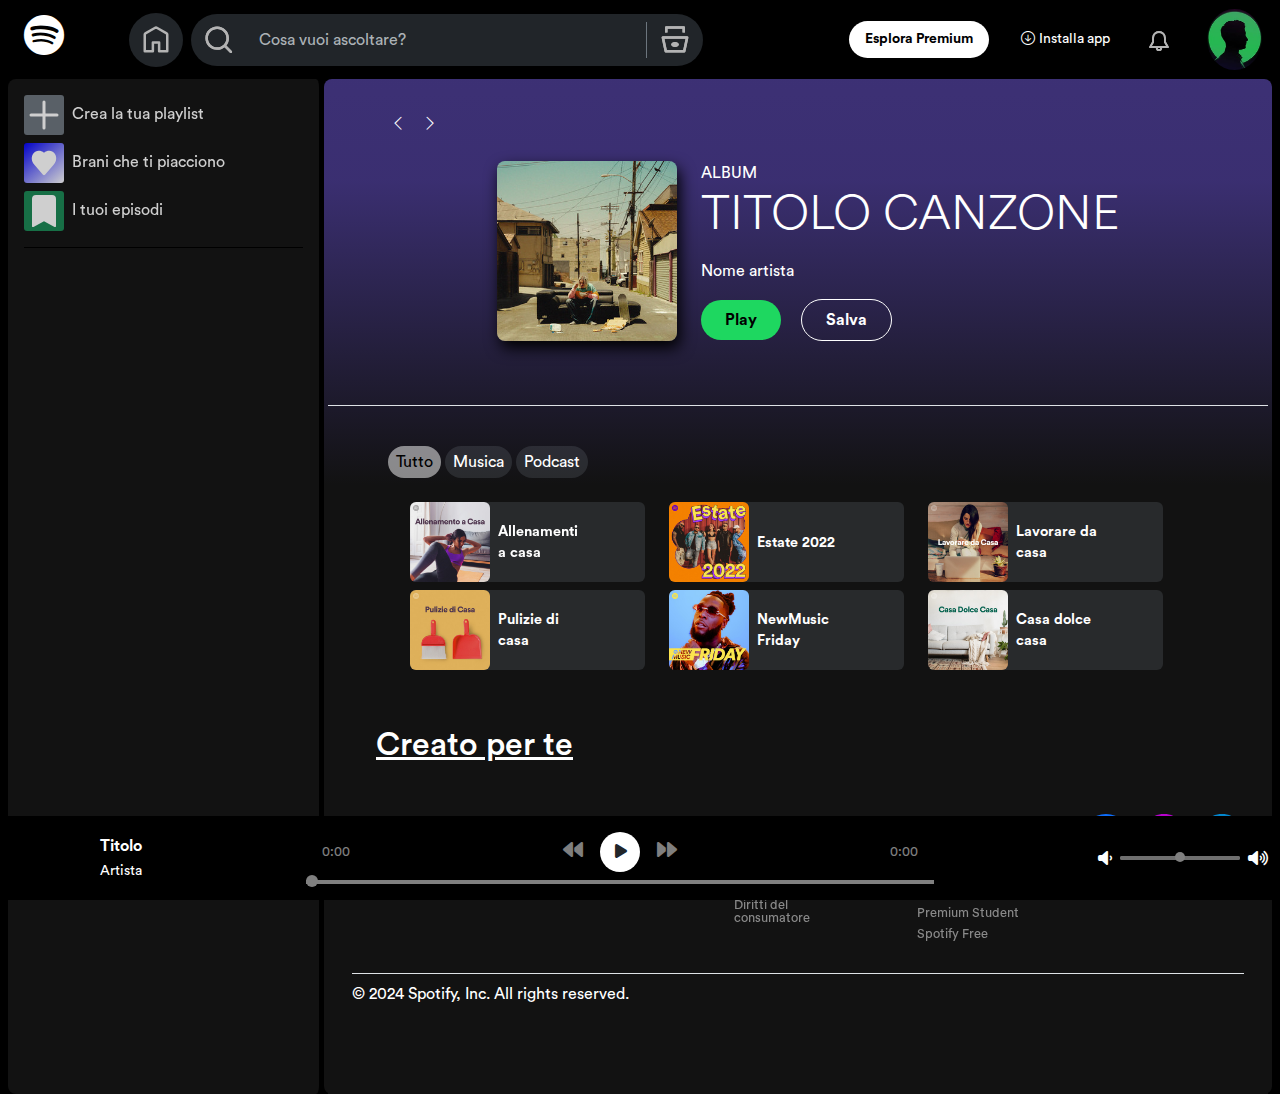
==== index.html @ 3682a723 "Merge branch 'Francesca' into Camilla" ====
<!DOCTYPE html>
<html lang="It">
  <head>
    <meta charset="UTF-8" />
    <meta name="viewport" content="width=device-width, initial-scale=1.0" />
    <title>Spotify</title>
    <link
      rel="stylesheet"
      href="https://cdnjs.cloudflare.com/ajax/libs/font-awesome/6.6.0/css/all.min.css"
    />
    <link rel="stylesheet" href="assets/css/circular-font.css" />
    <link
      href="https://cdn.jsdelivr.net/npm/bootstrap@5.3.3/dist/css/bootstrap.min.css"
      rel="stylesheet"
      integrity="sha384-QWTKZyjpPEjISv5WaRU9OFeRpok6YctnYmDr5pNlyT2bRjXh0JMhjY6hW+ALEwIH"
      crossorigin="anonymous"
    />
    <link
      rel="stylesheet"
      href="https://cdn.jsdelivr.net/npm/bootstrap-icons@1.11.3/font/bootstrap-icons.min.css"
    />
    <link rel="stylesheet" href="assets/css/style.css" />
  </head>
  <body>
    <header class="position-sticky top-0 z-2">
      <nav class="navbar navbar-expand bg-black" data-bs-theme="dark">
        <div class="container-fluid justify-content-xxl-between">
          <div class="row w-100 m-0 justify-content-between">
            <div class="col-1 col-xxl-3">
              <a class="navbar-brand" href="index.html"
                ><i class="bi bi-spotify text-white fs-1"></i
              ></a>
            </div>
            <div class="d-flex col-7 col-xxl-5">
              <ul class="navbar-nav w-100">
                <li
                  class="nav-item align-self-center bg-dark p-1 rounded-circle me-2"
                >
                  <a
                    class="nav-link text-secondary"
                    aria-current="page"
                    href="index.html"
                    data-bs-toggle="tooltip"
                    data-bs-placement="bottom"
                    data-bs-title="Home"
                  >
                    <svg
                      xmlns="http://www.w3.org/2000/svg"
                      data-encore-id="icon"
                      role="img"
                      aria-hidden="true"
                      viewBox="0 0 24 24"
                      class="Svg-sc-ytk21e-0 bneLcE"
                      style="fill: #b3b3b3; width: 30px"
                    >
                      <path
                        xmlns="http://www.w3.org/2000/svg"
                        d="M12.5 3.247a1 1 0 0 0-1 0L4 7.577V20h4.5v-6a1 1 0 0 1 1-1h5a1 1 0 0 1 1 1v6H20V7.577l-7.5-4.33zm-2-1.732a3 3 0 0 1 3 0l7.5 4.33a2 2 0 0 1 1 1.732V21a1 1 0 0 1-1 1h-6.5a1 1 0 0 1-1-1v-6h-3v6a1 1 0 0 1-1 1H3a1 1 0 0 1-1-1V7.577a2 2 0 0 1 1-1.732l7.5-4.33z"
                      />
                    </svg>
                  </a>
                </li>
                <li class="nav-item align-self-center">
                  <form class="d-flex bg-dark rounded-5 search" role="search" id="navForm">
                    <button
                      class="btn"
                      type="button"
                      data-bs-toggle="tooltip"
                      data-bs-placement="bottom"
                      data-bs-title="Cerca"
                      id="btnCerca"
                    >
                      <svg
                        xmlns="http://www.w3.org/2000/svg"
                        data-encore-id="icon"
                        role="img"
                        aria-hidden="true"
                        viewBox="0 0 24 24"
                        class="Svg-sc-ytk21e-0"
                        style="fill: #b3b3b3; width: 30px"
                      >
                        <path
                          d="M10.533 1.27893C5.35215 1.27893 1.12598 5.41887 1.12598 10.5579C1.12598 15.697 5.35215 19.8369 10.533 19.8369C12.767 19.8369 14.8235 19.0671 16.4402 17.7794L20.7929 22.132C21.1834 22.5226 21.8166 22.5226 22.2071 22.132C22.5976 21.7415 22.5976 21.1083 22.2071 20.7178L17.8634 16.3741C19.1616 14.7849 19.94 12.7634 19.94 10.5579C19.94 5.41887 15.7138 1.27893 10.533 1.27893ZM3.12598 10.5579C3.12598 6.55226 6.42768 3.27893 10.533 3.27893C14.6383 3.27893 17.94 6.55226 17.94 10.5579C17.94 14.5636 14.6383 17.8369 10.533 17.8369C6.42768 17.8369 3.12598 14.5636 3.12598 10.5579Z"
                        />
                        <path
                          xmlns="http://www.w3.org/2000/svg"
                          d="M10.533 1.27893C5.35215 1.27893 1.12598 5.41887 1.12598 10.5579C1.12598 15.697 5.35215 19.8369 10.533 19.8369C12.767 19.8369 14.8235 19.0671 16.4402 17.7794L20.7929 22.132C21.1834 22.5226 21.8166 22.5226 22.2071 22.132C22.5976 21.7415 22.5976 21.1083 22.2071 20.7178L17.8634 16.3741C19.1616 14.7849 19.94 12.7634 19.94 10.5579C19.94 5.41887 15.7138 1.27893 10.533 1.27893ZM3.12598 10.5579C3.12598 6.55226 6.42768 3.27893 10.533 3.27893C14.6383 3.27893 17.94 6.55226 17.94 10.5579C17.94 14.5636 14.6383 17.8369 10.533 17.8369C6.42768 17.8369 3.12598 14.5636 3.12598 10.5579Z"
                        />
                      </svg>
                    </button>
                    <input
                      class="form-control border-0 focus-ring focus-ring-dark border-end border-1 border-secondary rounded-0 my-2 text-white" id="navInput"
                      type="search"
                      placeholder="Cosa vuoi ascoltare?"
                      aria-label="Search"
                    />
                    <button
                      class="btn search d-flex align-items-center justify-content-end"
                      type="submit"
                      data-bs-toggle="tooltip"
                      data-bs-placement="bottom"
                      data-bs-title="Naviga"
                    >
                      <svg
                        xmlns="http://www.w3.org/2000/svg"
                        data-encore-id="icon"
                        role="img"
                        aria-hidden="true"
                        viewBox="0 0 24 24"
                        class="Svg-sc-ytk21e-0 bneLcE"
                        style="fill: #b3b3b3; width: 30px"
                      >
                        <path
                          d="M15 15.5c0 1.105-1.343 2-3 2s-3-.895-3-2 1.343-2 3-2 3 .895 3 2z"
                        />
                        <path
                          d="M1.513 9.37A1 1 0 0 1 2.291 9h19.418a1 1 0 0 1 .979 1.208l-2.339 11a1 1 0 0 1-.978.792H4.63a1 1 0 0 1-.978-.792l-2.339-11a1 1 0 0 1 .201-.837zM3.525 11l1.913 9h13.123l1.913-9H3.525zM4 2a1 1 0 0 1 1-1h14a1 1 0 0 1 1 1v4h-2V3H6v3H4V2z"
                        />
                        <path
                          xmlns="http://www.w3.org/2000/svg"
                          d="M15 15.5c0 1.105-1.343 2-3 2s-3-.895-3-2 1.343-2 3-2 3 .895 3 2z"
                        />
                        <path
                          xmlns="http://www.w3.org/2000/svg"
                          d="M1.513 9.37A1 1 0 0 1 2.291 9h19.418a1 1 0 0 1 .979 1.208l-2.339 11a1 1 0 0 1-.978.792H4.63a1 1 0 0 1-.978-.792l-2.339-11a1 1 0 0 1 .201-.837zM3.525 11l1.913 9h13.123l1.913-9H3.525zM4 2a1 1 0 0 1 1-1h14a1 1 0 0 1 1 1v4h-2V3H6v3H4V2z"
                        />
                      </svg>
                    </button>
                  </form>
                </li>
              </ul>
            </div>
            <div class="d-flex col-4 col-xxl-3 justify-content-end p-0">
              <ul
                class="navbar-nav justify-content-end justify-content-xl-between"
              >
                <li class="nav-item align-self-center d-none d-xl-block">
                  <a
                    class="nav-link btn bg-white text-black rounded-5 fw-bold nav-text px-3 py-2"
                    href="#"
                    >Esplora Premium</a
                  >
                </li>
                <li
                  class="nav-item align-self-center nav-text d-none d-lg-block"
                >
                  <a class="nav-link text-white" aria-disabled="true"
                    ><i class="bi bi-arrow-down-circle pe-1"></i>Installa app</a
                  >
                </li>
                <li class="nav-item align-self-center d-none d-lg-block">
                  <button
                    type="button"
                    class="nav-link text-secondary"
                    aria-disabled="true"
                    data-bs-toggle="tooltip"
                    data-bs-placement="bottom"
                    data-bs-title="Novità"
                  >
                    <svg
                      xmlns="http://www.w3.org/2000/svg"
                      data-encore-id="icon"
                      role="img"
                      aria-hidden="true"
                      viewBox="0 0 16 16"
                      class="Svg-sc-ytk21e-0 dYnaPI"
                      style="fill: #b3b3b3; width: 20px"
                    >
                      <path
                        d="M8 1.5a4 4 0 0 0-4 4v3.27a.75.75 0 0 1-.1.373L2.255 12h11.49L12.1 9.142a.75.75 0 0 1-.1-.374V5.5a4 4 0 0 0-4-4zm-5.5 4a5.5 5.5 0 0 1 11 0v3.067l2.193 3.809a.75.75 0 0 1-.65 1.124H10.5a2.5 2.5 0 0 1-5 0H.957a.75.75 0 0 1-.65-1.124L2.5 8.569V5.5zm4.5 8a1 1 0 1 0 2 0H7z"
                      />
                      <path
                        xmlns="http://www.w3.org/2000/svg"
                        d="M8 1.5a4 4 0 0 0-4 4v3.27a.75.75 0 0 1-.1.373L2.255 12h11.49L12.1 9.142a.75.75 0 0 1-.1-.374V5.5a4 4 0 0 0-4-4zm-5.5 4a5.5 5.5 0 0 1 11 0v3.067l2.193 3.809a.75.75 0 0 1-.65 1.124H10.5a2.5 2.5 0 0 1-5 0H.957a.75.75 0 0 1-.65-1.124L2.5 8.569V5.5zm4.5 8a1 1 0 1 0 2 0H7z"
                      />
                    </svg>
                  </button>
                </li>
                <li class="liGrande rounded-circle d-flex btn-group">
                  <button
                    type="button"
                    class="bg-transparent border-0"
                    data-bs-toggle="dropdown"
                    aria-expanded="false"
                  >
                    <img
                      src="assets/imgs/avatar vero.jpg"
                      alt="avatar"
                      class="w-100 align-self-center rounded-circle avatar"
                    />
                  </button>
                  <ul class="dropdown-menu dropdown-menu-end">
                    <li>
                      <button
                        class="dropdown-item d-flex justify-content-between"
                        type="button"
                      >
                        Account <i class="bi bi-box-arrow-up-right"></i>
                      </button>
                    </li>
                    <li>
                      <button class="dropdown-item" type="button">
                        Profilo
                      </button>
                    </li>
                    <li>
                      <button
                        class="dropdown-item d-flex justify-content-between"
                        type="button"
                      >
                        Effettua l'upgrade a premium<i
                          class="bi bi-box-arrow-up-right ms-3"
                        ></i>
                      </button>
                    </li>
                    <li>
                      <button class="dropdown-item" type="button">
                        Impostazioni
                      </button>
                    </li>
                    <li><hr class="dropdown-divider" /></li>
                    <li><a class="dropdown-item" href="#">Esci</a></li>
                  </ul>
                </li>
              </ul>
            </div>
          </div>
        </div>
      </nav>
    </header>

    <div class="container-fluid">
      <div class="row g-2">
        <div
          class="col-md-3 p-0 backgroundMain rounded-3 border-end border-5 border-black"
        >
          <!--QUI CI VA L'ASIDE-->
          <aside class="p-3 stickyAside">
            <div class="border-bottom border-black">
              <ul class="list-unstyled text-white row">
                <li class="asideItem mb-2 col-12">
                  <a class="nav-link" href="javascript:void(0)">
                    <svg
                      data-encore-id="icon"
                      role="img"
                      width="40px"
                      height="40px"
                      aria-hidden="true"
                      viewBox="0 0 16 16"
                      class="bg-secondary p-1 me-1"
                      fill="currentColor"
                      style="border-radius: 3px"
                    >
                      <path
                        d="M15.25 8a.75.75 0 0 1-.75.75H8.75v5.75a.75.75 0 0 1-1.5 0V8.75H1.5a.75.75 0 0 1 0-1.5h5.75V1.5a.75.75 0 0 1 1.5 0v5.75h5.75a.75.75 0 0 1 .75.75z"
                      ></path>
                    </svg>
                    <span>Crea la tua playlist</span>
                  </a>
                </li>
                <li class="asideItem mb-2 col-12">
                  <a class="nav-link" href="javascript:void(0)">
                    <svg
                      class="w-6 h-6 text-gray-800 dark:text-white me-1"
                      style="border-radius: 3px"
                      aria-hidden="true"
                      xmlns="http://www.w3.org/2000/svg"
                      width="40px"
                      height="40px"
                      fill="white"
                      viewBox="0 0 24 24"
                    >
                      <path
                        d="m12.75 20.66 6.184-7.098c2.677-2.884 2.559-6.506.754-8.705-.898-1.095-2.206-1.816-3.72-1.855-1.293-.034-2.652.43-3.963 1.442-1.315-1.012-2.678-1.476-3.973-1.442-1.515.04-2.825.76-3.724 1.855-1.806 2.201-1.915 5.823.772 8.706l6.183 7.097c.19.216.46.34.743.34a.985.985 0 0 0 .743-.34Z"
                      />
                    </svg>
                    <span>Brani che ti piacciono</span>
                  </a>
                </li>
                <li class="asideItem col-12">
                  <a class="nav-link" href="javascript:void(0)">
                    <svg
                      width="40px"
                      height="40px"
                      fill="currentColor"
                      class="bg-success p-1 me-1"
                      viewBox="0 0 16 16"
                      style="border-radius: 3px"
                    >
                      <path
                        d="M2 2v13.5a.5.5 0 0 0 .74.439L8 13.069l5.26 2.87A.5.5 0 0 0 14 15.5V2a2 2 0 0 0-2-2H4a2 2 0 0 0-2 2"
                      />
                    </svg>
                    <span>I tuoi episodi</span>
                  </a>
                </li>
              </ul>
            </div>
            <ul id="listaRicerca" class="text-white fs-5 my-3 px-3 list-unstyled">
              <!-- STAMPA RICERCA -->
            </ul>
          </aside>
        </div>
        <!--COMINCIA MAIN-->
        <main class="col-md-9 gradientViolet text-white rounded-3 g-2 ms-0">
          <div class=" m-0 p-0 rounded-1">
            <div class="m-2">
              <button
                class="rounded-circle border-0 bg-transparent text-white mt-4 ms-5"
                id="btnBack"
              >
                <i class="bi bi-chevron-left"></i>
              </button>
              <button
                class="rounded-circle border-0 bg-transparent text-white"
                id="btnForward"
              >
                <i class="bi bi-chevron-right"></i>
              </button>
            </div>

            <div class="container border-bottom border-white-50 pb-5" id="divSongHome">
              <div class="row justify-content-start">
                <div class="col-2">
                  <!--Vuota-->
                </div>
                <div class="col-3 col-lg-3 col-xl-2 my-3 ">
                  <!--inserire qui la canzone random -->
                  <img
                    src="assets/imgs/main/image-12.jpg"
                    class="rounded-3 imgShadow "
                    alt="..."
                    width="180"
                    id="coverRandom"
                  />
                </div>
                <div class="col-7 col-lg-6 col-xl-6 ms-5">
                  <p class="mt-3 mb-0" id="albumRandom">ALBUM</p>
                  <p class="display-5" id="titoloRandom">TITOLO CANZONE</p>
                  <p id="artistaRandom">Nome artista</p>
                  <button
                    type="button"
                    class="greenSpotify fw-bold border-0 rounded-5 px-4 py-2 me-3 mb-2"
                    id="btnPlayRandom"
                  >
                    Play
                  </button>
                  <button
                    type="button"
                    class="rounded-5 fw-bold bg-transparent border border-white text-white px-4 py-2 me-5 mb-2"
                  >
                    Salva
                  </button>
                </div>
              </div>
            </div>
          </div>
          <section class="container pt-4 mb-5">
            <!--Qui sezione musica playlist-->
            <div class="my-3 mx-5">
              <button
                type="button"
                class="rounded-5 bg-white bg-opacity-50 border-0 text-black px-2 py-1"
              >
                Tutto
              </button>
              <button
                type="button"
                class="rounded-5 border-0 bg-secondary bg-opacity-25 text-white px-2 py-1"
              >
                Musica
              </button>
              <button
                type="button"
                class="rounded-5 border-0 t bg-secondary bg-opacity-25 text-white px-2 py-1 me-5"
              >
                Podcast
              </button>
            </div>

            <div class="row flex-lg-nowrap justify-content-center fw-bold">
              <div class="col-8 col-lg-5 col-xl-3 p-0 me-4">
                <div
                  class="d-flex align-items-center bg-secondary bg-opacity-25 border-0 my-2 pe-5 album-grow rounded-2"
                >
                  <div>
                    <img
                      src="assets/imgs/main/image-14.jpg"
                      alt="..."
                      width="80"
                      class="rounded-2"
                    />
                  </div>
                  <div class="px-2 pt-3 position-relative">
                    <p class="fontPlaylists">Allenamenti a casa</p>
                  </div>
                </div>
                <div
                  class="d-flex align-items-center bg-secondary bg-opacity-25 border-0 my-2 pe-5 album-grow rounded-2"
                >
                  <div>
                    <img
                      src="assets/imgs/main/image-13.jpg"
                      alt="..."
                      width="80"
                      class="rounded-2"
                    />
                  </div>
                  <div class="px-2 pt-3">
                    <p class="fontPlaylists">Pulizie di casa</p>
                  </div>
                </div>
              </div>
              <div class="col-8 col-lg-5 col-xl-3 p-0 me-4">
                <div
                  class="d-flex align-items-center bg-secondary bg-opacity-25 border-0 my-2 pe-5 album-grow rounded-2"
                >
                  <div>
                    <img
                      src="assets/imgs/main/image-18.jpg"
                      alt="..."
                      width="80"
                      class="rounded-2"
                    />
                  </div>
                  <div class="px-2 pt-3">
                    <p class="fontPlaylists">Estate 2022</p>
                  </div>
                </div>
                <div
                  class="d-flex align-items-center bg-secondary bg-opacity-25 border-0 my-2 pe-5 album-grow rounded-2"
                >
                  <div>
                    <img
                      src="assets/imgs/main/image-17.jpg"
                      alt="..."
                      width="80"
                      class="rounded-2"
                    />
                  </div>
                  <div class="px-2 pt-3">
                    <p class="fontPlaylists">NewMusic Friday</p>
                  </div>
                </div>
              </div>
              <div class="col-8 d-lg-none d-xl-grid col-xl-3 p-0 me-4">
                <div
                  class="d-flex align-items-center bg-secondary bg-opacity-25 border-0 my-2 pe-5 album-grow rounded-2"
                >
                  <div>
                    <img
                      src="assets/imgs/main/image-16.jpg"
                      alt="..."
                      width="80"
                      class="rounded-2"
                    />
                  </div>
                  <div class="px-2 pt-3">
                    <p class="fontPlaylists">Lavorare da casa</p>
                  </div>
                </div>
                <div
                  class="d-flex align-items-center bg-secondary bg-opacity-25 border-0 mb-2 pe-5 album-grow rounded-2"
                >
                  <div>
                    <img
                      src="assets/imgs/main/image-15.jpg"
                      alt="..."
                      width="80"
                      class="rounded-2"
                    />
                  </div>
                  <div class="px-2 pt-3">
                    <p class="fontPlaylists">Casa dolce casa</p>
                  </div>
                </div>
              </div>
            </div>
          </section>

          <section class="mx-5">
            <!--sezione album-->
            <div class="my-4">
              <h2><a href="#" class="text-white">Creato per te</a></h2>
            </div>
            <div class="container">
              <div class="row justify-content-evenly" id="row">
                <!--Qui vanno inserite le "card" dal JS-->
              </div>
            </div>
          </section>
          <footer
            class="container-fluid text-white backgroundMain d-flex justify-content-center mt-4"
          >
            <div class="row w-100 justify-content-xl-around">
              <div class="col-3 col-xl-2 d-flex flex-column">
                <h5 class="font-weight-bold">Azienda</h5>
                <ul class="nav flex-column">
                  <li class="nav-item mb-2">
                    <a href="#" class="nav-link p-0 text-white">Chi siamo</a>
                  </li>
                  <li class="nav-item mb-2">
                    <a href="#" class="nav-link p-0 text-white"
                      >Opportunità di lavoro</a
                    >
                  </li>
                  <li class="nav-item mb-2">
                    <a href="#" class="nav-link p-0 text-white"
                      >For the record</a
                    >
                  </li>
                </ul>
              </div>
              <div class="col-3 col-xl-2 d-flex flex-column">
                <h5 class="font-weight-bold">Community</h5>
                <ul class="nav flex-column">
                  <li class="nav-item mb-2">
                    <a href="#" class="nav-link p-0 text-white">Per artisti</a>
                  </li>
                  <li class="nav-item mb-2">
                    <a href="#" class="nav-link p-0 text-white">Sviluppatori</a>
                  </li>
                  <li class="nav-item mb-2">
                    <a href="#" class="nav-link p-0 text-white">Pubblicità</a>
                  </li>
                </ul>
              </div>

              <div class="col-3 col-xl-2 d-flex flex-column">
                <h5 class="font-weight-bold">Link utili</h5>
                <ul class="nav flex-column">
                  <li class="nav-item mb-2">
                    <a href="#" class="nav-link p-0 text-white">Assistenza</a>
                  </li>
                  <li class="nav-item mb-2">
                    <a href="#" class="nav-link p-0 text-white"
                      >App per cellulare gratuita</a
                    >
                  </li>
                  <li class="nav-item mb-2">
                    <a href="#" class="nav-link p-0 text-white"
                      >Diritti del consumatore</a
                    >
                  </li>
                </ul>
              </div>
              <div class="col-3 col-xl-2 d-flex flex-column">
                <h5 class="font-weight-bold">Piani Spotify</h5>
                <ul class="nav flex-column">
                  <li class="nav-item mb-2">
                    <a href="#" class="nav-link p-0 text-white"
                      >Premium Individual</a
                    >
                  </li>
                  <li class="nav-item mb-2">
                    <a href="#" class="nav-link p-0 text-white">Premium Duo</a>
                  </li>
                  <li class="nav-item mb-2">
                    <a href="#" class="nav-link p-0 text-white"
                      >Premium Family</a
                    >
                  </li>
                  <li class="nav-item mb-2">
                    <a href="#" class="nav-link p-0 text-white"
                      >Premium Student</a
                    >
                  </li>
                  <li class="nav-item mb-2">
                    <a href="#" class="nav-link p-0 text-white">Spotify Free</a>
                  </li>
                </ul>
              </div>
              <div class="col-12 col-xl-2">
                <!-- Section: Social media -->
                <section class="d-flex justify-content-center">
                  <!-- Facebook -->
                  <a
                    class="btn btn-floating p-0 mx-1"
                    href="https://www.facebook.com/Spotify/"
                    role="button"
                    target="_blank"
                  >
                    <img
                      class="bg-primary rounded-circle"
                      src="assets/img/icons8-facebook-nuovo.svg"
                      alt=""
                  /></a>
                  <!-- Instagram -->
                  <a
                    class="btn btn-floating p-0 mx-1"
                    href="https://www.instagram.com/spotify/"
                    role="button"
                    target="_blank"
                    ><img src="assets/img/icons8-instagram (1).svg" alt=""
                  /></a>

                  <!-- Linkedin -->
                  <a
                    class="btn btn-floating p-0 mx-1"
                    href="https://it.linkedin.com/company/spotify"
                    role="button"
                    target="_blank"
                    ><img src="assets/img/icons8-linkedin.svg" alt=""
                  /></a>
                </section>
              </div>
              <div class="container my-3">
                <footer class="backgroundMain text-end text-white mb-5">
                  <div
                    class="d-flex flex-column flex-sm-row justify-content-between py-2 my-2 border-top"
                  >
                    <p>&copy; 2024 Spotify, Inc. All rights reserved.</p>
                  </div>
                </footer>
              </div>
            </div>
          </footer>
        </main>
      </div>
    </div>

    <section>
      <div class="bg-black text-white fixed-bottom py-2">
        <div
          class="container-fluid d-flex justify-content-between align-items-center"
        >
          <!-- Informazioni brano -->
          <div class="d-flex align-items-center">
            <div class="playerImg me-2">
              <img src="" alt="" class="w-100 rounded-3" id="playerImg" />
            </div>
            <div>
              <p class="mb-0" id="song-title">Titolo</p>
              <small id="artist-name">Artista</small>
            </div>
          </div>

          <!-- Bottoni Player -->
          <div class="d-flex flex-column w-50 mt-2 mx-auto">
            <div
              class="d-flex justify-content-between align-items-center w-100 px-3"
            >
              <span id="current-time">0:00</span>
              <div class="d-flex align-items-center">
                <button
                  class="btn text-white-50 btn-sm btn-previous"
                  id="playerBtnBack"
                >
                  <i class="fas fa-backward fs-5"></i>
                </button>
                <button
                  class="btn bg-white text-dark rounded-circle btn-play mx-2"
                >
                  <i class="fas fa-play"></i>
                </button>
                <button
                  class="btn text-white-50 btn-sm btn-next"
                  id="playerBtnForward"
                >
                  <i class="fas fa-forward fs-5"></i>
                </button>
              </div>
              <span id="total-time">0:00</span>
            </div>
            <input
              type="range"
              class="my-2"
              id="progress-bar"
              min="0"
              value="0"
              max="100"
              style="width: 100%"
            />
          </div>

          <!-- Controllo Volume -->
          <div class="d-flex align-items-center" id="volume">
            <i class="fas fa-volume-down text-white me-2"></i>
            <input
              type="range"
              class="form-range"
              id="volume-control"
              min="0"
              max="100"
            />
            <i class="fas fa-volume-up text-white ms-2"></i>
          </div>
        </div>

        <!-- Barra di avanzamento temporale -->
      </div>
    </section>

    <script
      src="https://cdn.jsdelivr.net/npm/bootstrap@5.3.3/dist/js/bootstrap.bundle.min.js"
      integrity="sha384-YvpcrYf0tY3lHB60NNkmXc5s9fDVZLESaAA55NDzOxhy9GkcIdslK1eN7N6jIeHz"
      crossorigin="anonymous"
    ></script>
    <script src="assets/js/script.js"></script>
  </body>
</html>
---- assets/css/circular-font.css ----
@font-face {
  font-family: "Circular";
  src: url(../fonts/CircularStd-Light.otf);
  font-weight: 300;
  font-style: normal;
}
@font-face {
  font-family: "Circular";
  src: url(../fonts/CircularStd-LightItalic.otf);
  font-weight: 300;
  font-style: italic;
}
@font-face {
  font-family: "Circular";
  src: url(../fonts/CircularStd-Book.otf);
  font-weight: 400;
  font-style: normal;
}
@font-face {
  font-family: "Circular";
  src: url(../fonts/CircularStd-BookItalic.otf);
  font-weight: 400;
  font-style: italic;
}
@font-face {
  font-family: "Circular";
  src: url(../fonts/CircularStd-Medium.otf);
  font-weight: 500;
  font-style: normal;
}
@font-face {
  font-family: "Circular";
  src: url(../fonts/CircularStd-MediumItalic.otf);
  font-weight: 500;
  font-style: italic;
}
@font-face {
  font-family: "Circular";
  src: url(../fonts/CircularStd-MediumItalic.otf);
  font-weight: 500;
  font-style: italic;
}
@font-face {
  font-family: "Circular";
  src: url(../fonts/CircularStd-Bold.otf);
  font-weight: 700;
  font-style: normal;
}
@font-face {
  font-family: "Circular";
  src: url(../fonts/CircularStd-BoldItalic.otf);
  font-weight: 700;
  font-style: italic;
}
@font-face {
  font-family: "Circular";
  src: url(../fonts/CircularStd-Black.otf);
  font-weight: 900;
  font-style: normal;
}
@font-face {
  font-family: "Circular";
  src: url(../fonts/CircularStd-BlackItalic.otf);
  font-weight: 900;
  font-style: italic;
}
---- assets/css/style.css ----
* {
  box-sizing: border-box;
  font-style: normal;
}

html,
body {
  font-family: "Circular", "Helvetica Neue", Helvetica, Arial;
  background-color: black;
}

.search {
  font-size: 20px;
}

.form-control {
  background-color: transparent !important;
  width: 25em;
}

@media screen and (max-width: 768px) {
  .search {
    width: 20em !important;
  }
  svg {
    width: 20px !important;
  }
  form input {
    padding-right: 8em !important;
  }

  .liGrande {
    width: 25% !important;
  }
  .bi-spotify {
    font-size: 2em !important;
  }
}

.dropdown-menu {
  font-size: small !important;
}

/* TODO: controllare perchè non va
.search:focus {
    border-color: white !important;
} */

.nav-text {
  font-size: 14px !important;
}

.big-image,
.big-li {
  width: 2% !important;
}

.liGrande {
  width: 16%;
}

.dropdown-item:hover {
  background-color: #3e3d3d !important;
}

.asideItem {
  opacity: 0.8;
  transition: opacity 0.3s, transform 0.3s;
}

.asideItem:hover {
  opacity: 1;
  transform: scale(1.001);
}

.w-6 {
  background: linear-gradient(139deg, #0000f9, #ffffff);
  padding: 3.7px;
}

@media screen and (max-width: 992px) {
  aside ul li svg {
    width: 30px;
    height: 30px;
  }
}

@media screen and (max-width: 768px) {
  aside ul li svg {
    width: 20px;
    height: 20px;
  }
}

@media screen and (max-width: 576px) {
  aside ul li svg {
    width: 40px !important;
    height: 40px !important;
  }
}

.backgroundMain {
  background-color: #121212;
}

.greenSpotify {
  background-color: #1ed760;
}

.gradientHero {
  background: #121212;
  background: linear-gradient(
    25deg,
    rgba(0, 0, 0, 1) 0%,
    rgba(0, 0, 0, 1) 46%,
    rgba(255, 255, 255, 0) 97%
  );
}

.gradientViolet {
  background-color: #121212;
  background: rgb(120, 96, 232);
  background: linear-gradient(
    180deg,
    rgba(120, 96, 232, 0.5019257703081232) 0%,
    rgba(120, 96, 232, 0.48792016806722693) 10%, 
    rgba(18, 18, 18) 40%
  );
}

.fontPlaylists {
  font-size: 0.9em !important;
}

#song-title {
  font-weight: bold;
}

#volume-control {
  width: 120px;
}

#playlist {
  display: inline-block;
  background-color: #282828;
  color: #fff;
  text-align: center;
  border-radius: 10px;
  overflow: hidden;
  transition: transform 0.3s;
}

#playlist:hover #btnGreenPlay {
  display: block;
  animation: slideUp 0.3s forwards;
}

#btnGreenPlay {
  height: 55px;
  display: none;
  background-color: #1db954;
  color: white;
  font-size: 24px;
  text-align: center;
  cursor: pointer;
  transition: background-color 0.3s, transform 0.3s;
}

#btnGreenPlay:hover {
  background-color: #1ed760;
  transform: scale(1.1);
}

.playlist:hover {
  transform: scale(1.05);
}

@keyframes slideUp {
  from {
    top: 100%;
    opacity: 0;
  }
  to {
    top: 70%;
    opacity: 1;
  }
}

.album-grow:hover {
  transform: scaleX(1.1) scaleY(1.1);
  cursor: pointer;
}

footer ul li {
  font-size: 0.8em !important;
  line-height: 1 !important;
  opacity: 50% !important;
}

@media screen and (max-width: 1200px) {
  footer section img {
    width: 120%;
  }
}

@media screen and (max-width: 992px) {
  footer section img {
    width: 90%;
  }
}

@media screen and (max-width: 768px) {
  footer h5 {
    font-size: 1em;
  }
}

.btn-play {
  width: 40px;
  height: 40px;
  font-size: 1em !important;
  text-align: center !important;
  padding-left: 14px;
}

.fa-pause {
  padding-right: 2px;
}

#playerBtnBack:hover,
#playerBtnForward:hover {
  color: white !important;
  opacity: 100% !important;
  transform: scaleX(1.1) scaleY(1.1);
}

#progress-bar {
  -webkit-appearance: none; /* Rimuove lo stile predefinito nei browser WebKit */
  appearance: none;
  height: 4px; /* Altezza del cursore */
  background-color: white;
  opacity: 50%;
}

#progress-bar::-webkit-slider-runnable-track {
  -webkit-appearance: none; /* Rimuove lo stile predefinito nei browser WebKit */
  appearance: none;
  height: 4px; /* Altezza della barra */
}

#progress-bar::-webkit-slider-thumb {
  -webkit-appearance: none; /* Rimuove lo stile predefinito nei browser WebKit */
  appearance: none;
  width: 12px; /* Dimensione del cursore */
  height: 12px;
  margin-top: -5px; /* Centra il cursore rispetto alla barra */
  background-color: white;
  border-radius: 50%;
}

#current-time,
#total-time {
  font-size: small;
  opacity: 50%;
}

#volume-control {
  -webkit-appearance: none; /* Rimuove lo stile predefinito su WebKit */
  appearance: none; /* Rimuove lo stile predefinito */
  height: 4px; /* Altezza della barra */
  background: #ddd; /* Colore della barra */
  border-radius: 2px; /* Angoli arrotondati */
  outline: none; /* Rimuove il contorno */
  opacity: 50%;
}


#volume-control::-webkit-slider-runnable-track {
  height: 4px; /* Altezza della barra */
  background: #ddd; /* Colore della barra */
  border-radius: 2px;
}

#volume-control::-webkit-slider-thumb {
  -webkit-appearance: none; /* Permette di personalizzare il cursore */
  appearance: none;
  width: 10px; /* Larghezza del cursore */
  height: 10px; /* Altezza del cursore */
  background-color: white; /* Colore del cursore */
  border-radius: 50%; /* Forma circolare */
  cursor: pointer;
  margin-top: -4px; /* Centra il cursore verticalmente */
}

@media screen and (max-width: 576px) {
  #volume-control {
   width: 50px !important;
  }
  #volume i {
   font-size: smaller;
  }

  #volume-control::-webkit-slider-thumb {
    width: 7px;
    height: 7px;
    margin-top: -2px;
  }
 }

 .contenitoreImg {
  height: 400px;
} 

.contenitoreImg img {
  top: -65%;
}

@media screen and (max-width: 768px) {
  .contenitoreImg img {
    top: -35%;
  }
  
}

.btnCiccio:hover {
  background-color: #3be476;
  transform: scaleX(1.05) scaleY(1.05);
}

.btnSegui:hover {
  border-color: white !important;
  transform: scaleX(1.05) scaleY(1.05) !important;
}

.logoColorato {
  color: #1ed760;
  font-size: 1.7em !important;
}

.linkColorato:hover,
.playMusicHover:hover {
  color: white !important;
  text-decoration: underline !important;
  cursor: pointer;
}

.contenitoreImgAlbum {
  width: 35px;
  height: 35px;
  margin-right: 10px;
}

.bi-plus-circle:hover {
  color: white !important;
}

.elenco:hover {
  color: white !important;
}

.clock {
  margin-right: 4em !important;
}

.playerImg {
  width: 80px !important;
}

.lineaColorata {
  color: #fff;
  border-radius: 5px;
  transition: background-color 0.3s, transform 0.3s;
  cursor: pointer;
}

.lineaColorata:hover {
  background-color: #333;
}

.lineaGialla:hover{
  border-radius: 7px;
  background-color: #fae4a4b4;
}

ol li::marker {
  content: "" counter(list-item) "";
  font-weight: 200;
  font-size: 110%;
  color: #ffffff8f;
}

.bi-heart-fill {
  color: #1ed760;
}

#row2 {
  overflow: auto;
}

#row2::-webkit-scrollbar {
height: 8px;
}
#row2::-webkit-scrollbar-track {
  background-color: transparent;
  width: 10px;
}
#row2::-webkit-scrollbar-thumb {
  background-repeat: no-repeat, no-repeat;
  background-color: #898989;
  border-radius: 50px;
}

#row2::-webkit-scrollbar-thumb:hover {
  background-repeat: no-repeat, no-repeat;
  background-color: white;
  border-radius: 50px;
}

#nomeArtista, .shadowText {
  text-shadow: 2px 2px 4px black;
  
}

.imgShadow{
  box-shadow: 3px 7px 15px 0px black;
}

.backgroundArtist{
  background: rgb(255,229,156);
  background: linear-gradient(180deg, rgba(255,229,156,1) 10%, rgba(255,223,124,1) 20%, rgba(255,218,111,1) 31%, rgba(18, 18, 18) 70%);
}


#ascoltatoriMensili, #verificato {
  text-shadow: 1px 1px 2px black !important;
}

#ol {
  overflow: hidden;
  max-height: 520px;  
  transition: max-height 0.5s ease; 
}

.stickyAside, .stickyAlbum {
  position: sticky !important;
  top: 75px !important;
}

.stickyGiallo{
  background: #FFDB71;
  background: linear-gradient(180deg, #FFDB71  ,#E8C766);
}

.mainMagenta{
  background: rgb(207,32,82);
background: linear-gradient(180deg, rgba(207,32,82) 0%, rgba(18,18,18) 50%);
}

.stickyMagenta{
  background: rgb(207,32,82);
background: linear-gradient(180deg, #9F1C42,#7A1935);
}

.titoloScroll {
  font-size: xx-large;
  text-align: start;
}

@media screen and (max-width: 1200px) {
  .titoloScroll {
    font-size: x-large;
  }
}

@media screen and (max-width: 992px) {
  .titoloScroll {
    font-size: larger;
  }
.stickyAlbum {
  top: 67px !important;
}
  
}

@media screen and (max-width: 768px) {
  .titoloScroll {
    font-size: large;
  }
  .stickyAlbum {
    top: 75px !important;
  }
}

@media screen and (max-width: 576px) {
  .titoloScroll {
    font-size: medium;
  }
  .stickyAside {
    position: sticky !important;
    top: 20px !important;
  }
  
}

.titoloScroll {
  opacity: 0.5; /* Inizialmente invisibile */
  transition: opacity 0.5s ease-in-out; /* Transizione fluida */
}

.text-transition .titoloScroll {
  opacity: 1; /* Mostra il testo con transizione */
}
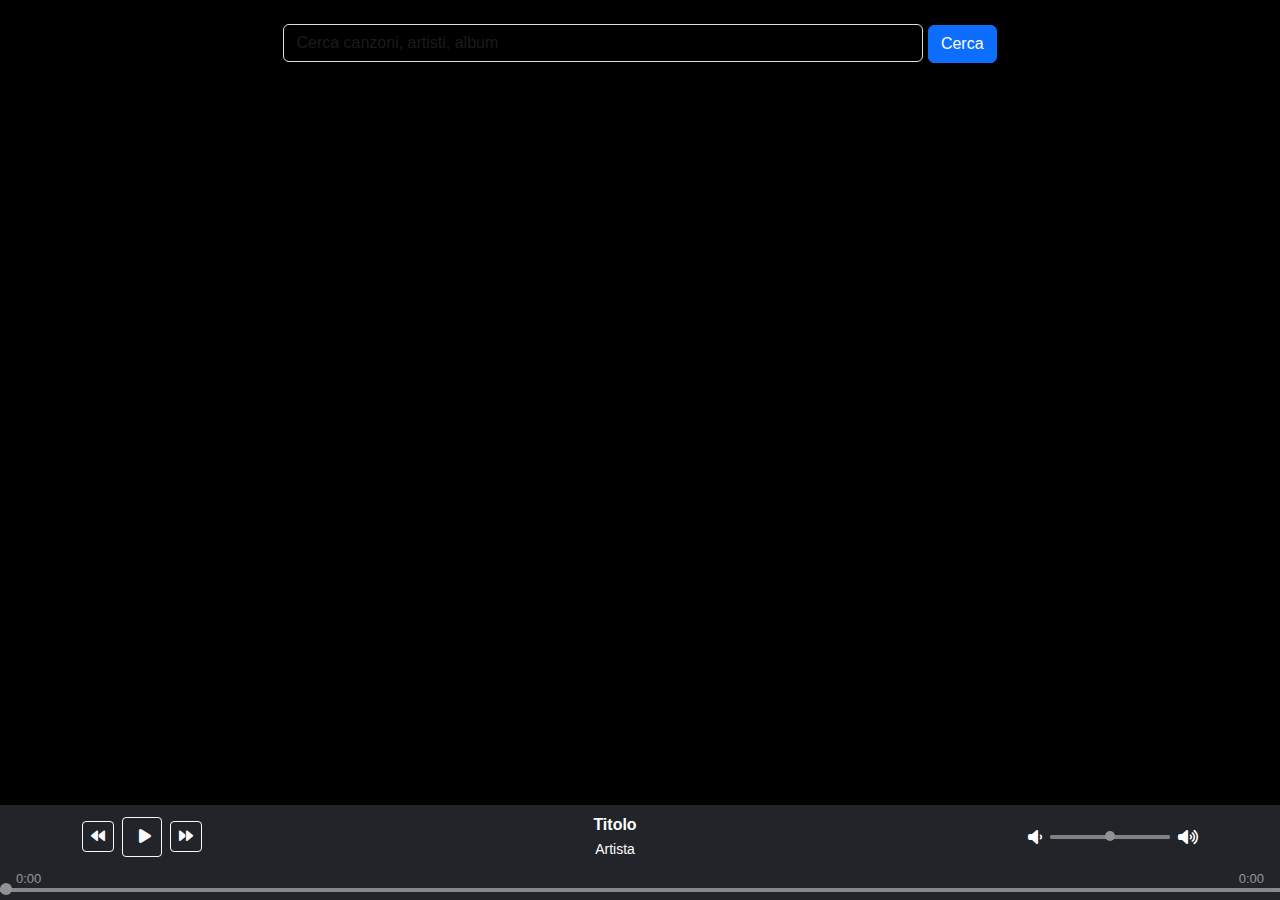
==== commit 3ac907cf: "searchbar" ====
--- a/index.html
+++ b/index.html
@@ -1,701 +1,79 @@
 <!DOCTYPE html>
-<html lang="It">
+<html lang="en">
   <head>
     <meta charset="UTF-8" />
     <meta name="viewport" content="width=device-width, initial-scale=1.0" />
-    <title>Spotify</title>
+    <title>Spotify Clone</title>
     <link
       rel="stylesheet"
       href="https://cdnjs.cloudflare.com/ajax/libs/font-awesome/6.6.0/css/all.min.css"
     />
-    <link rel="stylesheet" href="assets/css/circular-font.css" />
-    <link
-      href="https://cdn.jsdelivr.net/npm/bootstrap@5.3.3/dist/css/bootstrap.min.css"
-      rel="stylesheet"
-      integrity="sha384-QWTKZyjpPEjISv5WaRU9OFeRpok6YctnYmDr5pNlyT2bRjXh0JMhjY6hW+ALEwIH"
-      crossorigin="anonymous"
-    />
-    <link
-      rel="stylesheet"
-      href="https://cdn.jsdelivr.net/npm/bootstrap-icons@1.11.3/font/bootstrap-icons.min.css"
-    />
-    <link rel="stylesheet" href="assets/css/style.css" />
+    <link href="https://cdn.jsdelivr.net/npm/bootstrap@5.3.3/dist/css/bootstrap.min.css" rel="stylesheet" integrity="sha384-QWTKZyjpPEjISv5WaRU9OFeRpok6YctnYmDr5pNlyT2bRjXh0JMhjY6hW+ALEwIH" crossorigin="anonymous">
+    <link rel="stylesheet" href="./assets/css/style.css" />
   </head>
   <body>
-    <header class="position-sticky top-0 z-2">
-      <nav class="navbar navbar-expand bg-black" data-bs-theme="dark">
-        <div class="container-fluid justify-content-xxl-between">
-          <div class="row w-100 m-0 justify-content-between">
-            <div class="col-1 col-xxl-3">
-              <a class="navbar-brand" href="index.html"
-                ><i class="bi bi-spotify text-white fs-1"></i
-              ></a>
-            </div>
-            <div class="d-flex col-7 col-xxl-5">
-              <ul class="navbar-nav w-100">
-                <li
-                  class="nav-item align-self-center bg-dark p-1 rounded-circle me-2"
-                >
-                  <a
-                    class="nav-link text-secondary"
-                    aria-current="page"
-                    href="index.html"
-                    data-bs-toggle="tooltip"
-                    data-bs-placement="bottom"
-                    data-bs-title="Home"
-                  >
-                    <svg
-                      xmlns="http://www.w3.org/2000/svg"
-                      data-encore-id="icon"
-                      role="img"
-                      aria-hidden="true"
-                      viewBox="0 0 24 24"
-                      class="Svg-sc-ytk21e-0 bneLcE"
-                      style="fill: #b3b3b3; width: 30px"
-                    >
-                      <path
-                        xmlns="http://www.w3.org/2000/svg"
-                        d="M12.5 3.247a1 1 0 0 0-1 0L4 7.577V20h4.5v-6a1 1 0 0 1 1-1h5a1 1 0 0 1 1 1v6H20V7.577l-7.5-4.33zm-2-1.732a3 3 0 0 1 3 0l7.5 4.33a2 2 0 0 1 1 1.732V21a1 1 0 0 1-1 1h-6.5a1 1 0 0 1-1-1v-6h-3v6a1 1 0 0 1-1 1H3a1 1 0 0 1-1-1V7.577a2 2 0 0 1 1-1.732l7.5-4.33z"
-                      />
-                    </svg>
-                  </a>
-                </li>
-                <li class="nav-item align-self-center">
-                  <form class="d-flex bg-dark rounded-5 search" role="search" id="navForm">
-                    <button
-                      class="btn"
-                      type="button"
-                      data-bs-toggle="tooltip"
-                      data-bs-placement="bottom"
-                      data-bs-title="Cerca"
-                      id="btnCerca"
-                    >
-                      <svg
-                        xmlns="http://www.w3.org/2000/svg"
-                        data-encore-id="icon"
-                        role="img"
-                        aria-hidden="true"
-                        viewBox="0 0 24 24"
-                        class="Svg-sc-ytk21e-0"
-                        style="fill: #b3b3b3; width: 30px"
-                      >
-                        <path
-                          d="M10.533 1.27893C5.35215 1.27893 1.12598 5.41887 1.12598 10.5579C1.12598 15.697 5.35215 19.8369 10.533 19.8369C12.767 19.8369 14.8235 19.0671 16.4402 17.7794L20.7929 22.132C21.1834 22.5226 21.8166 22.5226 22.2071 22.132C22.5976 21.7415 22.5976 21.1083 22.2071 20.7178L17.8634 16.3741C19.1616 14.7849 19.94 12.7634 19.94 10.5579C19.94 5.41887 15.7138 1.27893 10.533 1.27893ZM3.12598 10.5579C3.12598 6.55226 6.42768 3.27893 10.533 3.27893C14.6383 3.27893 17.94 6.55226 17.94 10.5579C17.94 14.5636 14.6383 17.8369 10.533 17.8369C6.42768 17.8369 3.12598 14.5636 3.12598 10.5579Z"
-                        />
-                        <path
-                          xmlns="http://www.w3.org/2000/svg"
-                          d="M10.533 1.27893C5.35215 1.27893 1.12598 5.41887 1.12598 10.5579C1.12598 15.697 5.35215 19.8369 10.533 19.8369C12.767 19.8369 14.8235 19.0671 16.4402 17.7794L20.7929 22.132C21.1834 22.5226 21.8166 22.5226 22.2071 22.132C22.5976 21.7415 22.5976 21.1083 22.2071 20.7178L17.8634 16.3741C19.1616 14.7849 19.94 12.7634 19.94 10.5579C19.94 5.41887 15.7138 1.27893 10.533 1.27893ZM3.12598 10.5579C3.12598 6.55226 6.42768 3.27893 10.533 3.27893C14.6383 3.27893 17.94 6.55226 17.94 10.5579C17.94 14.5636 14.6383 17.8369 10.533 17.8369C6.42768 17.8369 3.12598 14.5636 3.12598 10.5579Z"
-                        />
-                      </svg>
-                    </button>
-                    <input
-                      class="form-control border-0 focus-ring focus-ring-dark border-end border-1 border-secondary rounded-0 my-2 text-white" id="navInput"
-                      type="search"
-                      placeholder="Cosa vuoi ascoltare?"
-                      aria-label="Search"
-                    />
-                    <button
-                      class="btn search d-flex align-items-center justify-content-end"
-                      type="submit"
-                      data-bs-toggle="tooltip"
-                      data-bs-placement="bottom"
-                      data-bs-title="Naviga"
-                    >
-                      <svg
-                        xmlns="http://www.w3.org/2000/svg"
-                        data-encore-id="icon"
-                        role="img"
-                        aria-hidden="true"
-                        viewBox="0 0 24 24"
-                        class="Svg-sc-ytk21e-0 bneLcE"
-                        style="fill: #b3b3b3; width: 30px"
-                      >
-                        <path
-                          d="M15 15.5c0 1.105-1.343 2-3 2s-3-.895-3-2 1.343-2 3-2 3 .895 3 2z"
-                        />
-                        <path
-                          d="M1.513 9.37A1 1 0 0 1 2.291 9h19.418a1 1 0 0 1 .979 1.208l-2.339 11a1 1 0 0 1-.978.792H4.63a1 1 0 0 1-.978-.792l-2.339-11a1 1 0 0 1 .201-.837zM3.525 11l1.913 9h13.123l1.913-9H3.525zM4 2a1 1 0 0 1 1-1h14a1 1 0 0 1 1 1v4h-2V3H6v3H4V2z"
-                        />
-                        <path
-                          xmlns="http://www.w3.org/2000/svg"
-                          d="M15 15.5c0 1.105-1.343 2-3 2s-3-.895-3-2 1.343-2 3-2 3 .895 3 2z"
-                        />
-                        <path
-                          xmlns="http://www.w3.org/2000/svg"
-                          d="M1.513 9.37A1 1 0 0 1 2.291 9h19.418a1 1 0 0 1 .979 1.208l-2.339 11a1 1 0 0 1-.978.792H4.63a1 1 0 0 1-.978-.792l-2.339-11a1 1 0 0 1 .201-.837zM3.525 11l1.913 9h13.123l1.913-9H3.525zM4 2a1 1 0 0 1 1-1h14a1 1 0 0 1 1 1v4h-2V3H6v3H4V2z"
-                        />
-                      </svg>
-                    </button>
-                  </form>
-                </li>
-              </ul>
-            </div>
-            <div class="d-flex col-4 col-xxl-3 justify-content-end p-0">
-              <ul
-                class="navbar-nav justify-content-end justify-content-xl-between"
-              >
-                <li class="nav-item align-self-center d-none d-xl-block">
-                  <a
-                    class="nav-link btn bg-white text-black rounded-5 fw-bold nav-text px-3 py-2"
-                    href="#"
-                    >Esplora Premium</a
-                  >
-                </li>
-                <li
-                  class="nav-item align-self-center nav-text d-none d-lg-block"
-                >
-                  <a class="nav-link text-white" aria-disabled="true"
-                    ><i class="bi bi-arrow-down-circle pe-1"></i>Installa app</a
-                  >
-                </li>
-                <li class="nav-item align-self-center d-none d-lg-block">
-                  <button
-                    type="button"
-                    class="nav-link text-secondary"
-                    aria-disabled="true"
-                    data-bs-toggle="tooltip"
-                    data-bs-placement="bottom"
-                    data-bs-title="Novità"
-                  >
-                    <svg
-                      xmlns="http://www.w3.org/2000/svg"
-                      data-encore-id="icon"
-                      role="img"
-                      aria-hidden="true"
-                      viewBox="0 0 16 16"
-                      class="Svg-sc-ytk21e-0 dYnaPI"
-                      style="fill: #b3b3b3; width: 20px"
-                    >
-                      <path
-                        d="M8 1.5a4 4 0 0 0-4 4v3.27a.75.75 0 0 1-.1.373L2.255 12h11.49L12.1 9.142a.75.75 0 0 1-.1-.374V5.5a4 4 0 0 0-4-4zm-5.5 4a5.5 5.5 0 0 1 11 0v3.067l2.193 3.809a.75.75 0 0 1-.65 1.124H10.5a2.5 2.5 0 0 1-5 0H.957a.75.75 0 0 1-.65-1.124L2.5 8.569V5.5zm4.5 8a1 1 0 1 0 2 0H7z"
-                      />
-                      <path
-                        xmlns="http://www.w3.org/2000/svg"
-                        d="M8 1.5a4 4 0 0 0-4 4v3.27a.75.75 0 0 1-.1.373L2.255 12h11.49L12.1 9.142a.75.75 0 0 1-.1-.374V5.5a4 4 0 0 0-4-4zm-5.5 4a5.5 5.5 0 0 1 11 0v3.067l2.193 3.809a.75.75 0 0 1-.65 1.124H10.5a2.5 2.5 0 0 1-5 0H.957a.75.75 0 0 1-.65-1.124L2.5 8.569V5.5zm4.5 8a1 1 0 1 0 2 0H7z"
-                      />
-                    </svg>
+    <main>
+      <!--searchbar--> 
+      <div class="search-bar-container text-center my-4">
+        <input
+          type="text"
+          id="search-input"
+          class="form-control w-50 d-inline"
+          placeholder="Cerca canzoni, artisti, album"
+        />
+        <button class="btn btn-primary" id="search-button">Cerca</button>
+      </div>
+      <div id="search-results" class="container my-4"></div>
+      
+        <footer>
+            <div class="bg-dark text-white fixed-bottom py-2">
+              <div class="container d-flex justify-content-between align-items-center">
+                <!-- Controlli Musica -->
+                <div class="d-flex align-items-center">
+                  <button class="btn btn-outline-light btn-sm me-2 btn-previous">
+                    <i class="fas fa-backward"></i>
                   </button>
-                </li>
-                <li class="liGrande rounded-circle d-flex btn-group">
-                  <button
-                    type="button"
-                    class="bg-transparent border-0"
-                    data-bs-toggle="dropdown"
-                    aria-expanded="false"
-                  >
-                    <img
-                      src="assets/imgs/avatar vero.jpg"
-                      alt="avatar"
-                      class="w-100 align-self-center rounded-circle avatar"
-                    />
+                  <button class="btn btn-outline-light btn-sm me-2 btn-play">
+                    <i class="fas fa-play"></i>
                   </button>
-                  <ul class="dropdown-menu dropdown-menu-end">
-                    <li>
-                      <button
-                        class="dropdown-item d-flex justify-content-between"
-                        type="button"
-                      >
-                        Account <i class="bi bi-box-arrow-up-right"></i>
-                      </button>
-                    </li>
-                    <li>
-                      <button class="dropdown-item" type="button">
-                        Profilo
-                      </button>
-                    </li>
-                    <li>
-                      <button
-                        class="dropdown-item d-flex justify-content-between"
-                        type="button"
-                      >
-                        Effettua l'upgrade a premium<i
-                          class="bi bi-box-arrow-up-right ms-3"
-                        ></i>
-                      </button>
-                    </li>
-                    <li>
-                      <button class="dropdown-item" type="button">
-                        Impostazioni
-                      </button>
-                    </li>
-                    <li><hr class="dropdown-divider" /></li>
-                    <li><a class="dropdown-item" href="#">Esci</a></li>
-                  </ul>
-                </li>
-              </ul>
-            </div>
-          </div>
-        </div>
-      </nav>
-    </header>
-
-    <div class="container-fluid">
-      <div class="row g-2">
-        <div
-          class="col-md-3 p-0 backgroundMain rounded-3 border-end border-5 border-black"
-        >
-          <!--QUI CI VA L'ASIDE-->
-          <aside class="p-3 stickyAside">
-            <div class="border-bottom border-black">
-              <ul class="list-unstyled text-white row">
-                <li class="asideItem mb-2 col-12">
-                  <a class="nav-link" href="javascript:void(0)">
-                    <svg
-                      data-encore-id="icon"
-                      role="img"
-                      width="40px"
-                      height="40px"
-                      aria-hidden="true"
-                      viewBox="0 0 16 16"
-                      class="bg-secondary p-1 me-1"
-                      fill="currentColor"
-                      style="border-radius: 3px"
-                    >
-                      <path
-                        d="M15.25 8a.75.75 0 0 1-.75.75H8.75v5.75a.75.75 0 0 1-1.5 0V8.75H1.5a.75.75 0 0 1 0-1.5h5.75V1.5a.75.75 0 0 1 1.5 0v5.75h5.75a.75.75 0 0 1 .75.75z"
-                      ></path>
-                    </svg>
-                    <span>Crea la tua playlist</span>
-                  </a>
-                </li>
-                <li class="asideItem mb-2 col-12">
-                  <a class="nav-link" href="javascript:void(0)">
-                    <svg
-                      class="w-6 h-6 text-gray-800 dark:text-white me-1"
-                      style="border-radius: 3px"
-                      aria-hidden="true"
-                      xmlns="http://www.w3.org/2000/svg"
-                      width="40px"
-                      height="40px"
-                      fill="white"
-                      viewBox="0 0 24 24"
-                    >
-                      <path
-                        d="m12.75 20.66 6.184-7.098c2.677-2.884 2.559-6.506.754-8.705-.898-1.095-2.206-1.816-3.72-1.855-1.293-.034-2.652.43-3.963 1.442-1.315-1.012-2.678-1.476-3.973-1.442-1.515.04-2.825.76-3.724 1.855-1.806 2.201-1.915 5.823.772 8.706l6.183 7.097c.19.216.46.34.743.34a.985.985 0 0 0 .743-.34Z"
-                      />
-                    </svg>
-                    <span>Brani che ti piacciono</span>
-                  </a>
-                </li>
-                <li class="asideItem col-12">
-                  <a class="nav-link" href="javascript:void(0)">
-                    <svg
-                      width="40px"
-                      height="40px"
-                      fill="currentColor"
-                      class="bg-success p-1 me-1"
-                      viewBox="0 0 16 16"
-                      style="border-radius: 3px"
-                    >
-                      <path
-                        d="M2 2v13.5a.5.5 0 0 0 .74.439L8 13.069l5.26 2.87A.5.5 0 0 0 14 15.5V2a2 2 0 0 0-2-2H4a2 2 0 0 0-2 2"
-                      />
-                    </svg>
-                    <span>I tuoi episodi</span>
-                  </a>
-                </li>
-              </ul>
-            </div>
-            <ul id="listaRicerca" class="text-white fs-5 my-3 px-3 list-unstyled">
-              <!-- STAMPA RICERCA -->
-            </ul>
-          </aside>
-        </div>
-        <!--COMINCIA MAIN-->
-        <main class="col-md-9 gradientViolet text-white rounded-3 g-2 ms-0">
-          <div class=" m-0 p-0 rounded-1">
-            <div class="m-2">
-              <button
-                class="rounded-circle border-0 bg-transparent text-white mt-4 ms-5"
-                id="btnBack"
-              >
-                <i class="bi bi-chevron-left"></i>
-              </button>
-              <button
-                class="rounded-circle border-0 bg-transparent text-white"
-                id="btnForward"
-              >
-                <i class="bi bi-chevron-right"></i>
-              </button>
-            </div>
-
-            <div class="container border-bottom border-white-50 pb-5" id="divSongHome">
-              <div class="row justify-content-start">
-                <div class="col-2">
-                  <!--Vuota-->
-                </div>
-                <div class="col-3 col-lg-3 col-xl-2 my-3 ">
-                  <!--inserire qui la canzone random -->
-                  <img
-                    src="assets/imgs/main/image-12.jpg"
-                    class="rounded-3 imgShadow "
-                    alt="..."
-                    width="180"
-                    id="coverRandom"
-                  />
-                </div>
-                <div class="col-7 col-lg-6 col-xl-6 ms-5">
-                  <p class="mt-3 mb-0" id="albumRandom">ALBUM</p>
-                  <p class="display-5" id="titoloRandom">TITOLO CANZONE</p>
-                  <p id="artistaRandom">Nome artista</p>
-                  <button
-                    type="button"
-                    class="greenSpotify fw-bold border-0 rounded-5 px-4 py-2 me-3 mb-2"
-                    id="btnPlayRandom"
-                  >
-                    Play
-                  </button>
-                  <button
-                    type="button"
-                    class="rounded-5 fw-bold bg-transparent border border-white text-white px-4 py-2 me-5 mb-2"
-                  >
-                    Salva
+                  <button class="btn btn-outline-light btn-sm btn-next">
+                    <i class="fas fa-forward"></i>
                   </button>
                 </div>
-              </div>
-            </div>
-          </div>
-          <section class="container pt-4 mb-5">
-            <!--Qui sezione musica playlist-->
-            <div class="my-3 mx-5">
-              <button
-                type="button"
-                class="rounded-5 bg-white bg-opacity-50 border-0 text-black px-2 py-1"
-              >
-                Tutto
-              </button>
-              <button
-                type="button"
-                class="rounded-5 border-0 bg-secondary bg-opacity-25 text-white px-2 py-1"
-              >
-                Musica
-              </button>
-              <button
-                type="button"
-                class="rounded-5 border-0 t bg-secondary bg-opacity-25 text-white px-2 py-1 me-5"
-              >
-                Podcast
-              </button>
-            </div>
-
-            <div class="row flex-lg-nowrap justify-content-center fw-bold">
-              <div class="col-8 col-lg-5 col-xl-3 p-0 me-4">
-                <div
-                  class="d-flex align-items-center bg-secondary bg-opacity-25 border-0 my-2 pe-5 album-grow rounded-2"
-                >
-                  <div>
-                    <img
-                      src="assets/imgs/main/image-14.jpg"
-                      alt="..."
-                      width="80"
-                      class="rounded-2"
-                    />
-                  </div>
-                  <div class="px-2 pt-3 position-relative">
-                    <p class="fontPlaylists">Allenamenti a casa</p>
-                  </div>
+    
+                <!-- Informazioni Brano -->
+                <div class="text-center">
+                  <p class="mb-0" id="song-title">Titolo</p>
+                  <small id="artist-name">Artista</small>
                 </div>
-                <div
-                  class="d-flex align-items-center bg-secondary bg-opacity-25 border-0 my-2 pe-5 album-grow rounded-2"
-                >
-                  <div>
-                    <img
-                      src="assets/imgs/main/image-13.jpg"
-                      alt="..."
-                      width="80"
-                      class="rounded-2"
-                    />
-                  </div>
-                  <div class="px-2 pt-3">
-                    <p class="fontPlaylists">Pulizie di casa</p>
-                  </div>
+    
+                <!-- Controllo Volume -->
+                <div class="d-flex align-items-center">
+                  <i class="fas fa-volume-down text-white me-2"></i>
+                  <input type="range" class="form-range" id="volume-control" min="0" max="100" />
+                  <i class="fas fa-volume-up text-white ms-2"></i>
                 </div>
               </div>
-              <div class="col-8 col-lg-5 col-xl-3 p-0 me-4">
-                <div
-                  class="d-flex align-items-center bg-secondary bg-opacity-25 border-0 my-2 pe-5 album-grow rounded-2"
-                >
-                  <div>
-                    <img
-                      src="assets/imgs/main/image-18.jpg"
-                      alt="..."
-                      width="80"
-                      class="rounded-2"
-                    />
-                  </div>
-                  <div class="px-2 pt-3">
-                    <p class="fontPlaylists">Estate 2022</p>
-                  </div>
+    
+              <!-- Barra di avanzamento temporale -->
+              <div class="d-flex flex-column align-items-center w-100 mt-2">
+                <div class="d-flex justify-content-between w-100 px-3">
+                  <span id="current-time">0:00</span>
+                  <span id="total-time">0:00</span>
                 </div>
-                <div
-                  class="d-flex align-items-center bg-secondary bg-opacity-25 border-0 my-2 pe-5 album-grow rounded-2"
-                >
-                  <div>
-                    <img
-                      src="assets/imgs/main/image-17.jpg"
-                      alt="..."
-                      width="80"
-                      class="rounded-2"
-                    />
-                  </div>
-                  <div class="px-2 pt-3">
-                    <p class="fontPlaylists">NewMusic Friday</p>
-                  </div>
-                </div>
-              </div>
-              <div class="col-8 d-lg-none d-xl-grid col-xl-3 p-0 me-4">
-                <div
-                  class="d-flex align-items-center bg-secondary bg-opacity-25 border-0 my-2 pe-5 album-grow rounded-2"
-                >
-                  <div>
-                    <img
-                      src="assets/imgs/main/image-16.jpg"
-                      alt="..."
-                      width="80"
-                      class="rounded-2"
-                    />
-                  </div>
-                  <div class="px-2 pt-3">
-                    <p class="fontPlaylists">Lavorare da casa</p>
-                  </div>
-                </div>
-                <div
-                  class="d-flex align-items-center bg-secondary bg-opacity-25 border-0 mb-2 pe-5 album-grow rounded-2"
-                >
-                  <div>
-                    <img
-                      src="assets/imgs/main/image-15.jpg"
-                      alt="..."
-                      width="80"
-                      class="rounded-2"
-                    />
-                  </div>
-                  <div class="px-2 pt-3">
-                    <p class="fontPlaylists">Casa dolce casa</p>
-                  </div>
-                </div>
-              </div>
-            </div>
-          </section>
-
-          <section class="mx-5">
-            <!--sezione album-->
-            <div class="my-4">
-              <h2><a href="#" class="text-white">Creato per te</a></h2>
-            </div>
-            <div class="container">
-              <div class="row justify-content-evenly" id="row">
-                <!--Qui vanno inserite le "card" dal JS-->
-              </div>
-            </div>
-          </section>
-          <footer
-            class="container-fluid text-white backgroundMain d-flex justify-content-center mt-4"
-          >
-            <div class="row w-100 justify-content-xl-around">
-              <div class="col-3 col-xl-2 d-flex flex-column">
-                <h5 class="font-weight-bold">Azienda</h5>
-                <ul class="nav flex-column">
-                  <li class="nav-item mb-2">
-                    <a href="#" class="nav-link p-0 text-white">Chi siamo</a>
-                  </li>
-                  <li class="nav-item mb-2">
-                    <a href="#" class="nav-link p-0 text-white"
-                      >Opportunità di lavoro</a
-                    >
-                  </li>
-                  <li class="nav-item mb-2">
-                    <a href="#" class="nav-link p-0 text-white"
-                      >For the record</a
-                    >
-                  </li>
-                </ul>
-              </div>
-              <div class="col-3 col-xl-2 d-flex flex-column">
-                <h5 class="font-weight-bold">Community</h5>
-                <ul class="nav flex-column">
-                  <li class="nav-item mb-2">
-                    <a href="#" class="nav-link p-0 text-white">Per artisti</a>
-                  </li>
-                  <li class="nav-item mb-2">
-                    <a href="#" class="nav-link p-0 text-white">Sviluppatori</a>
-                  </li>
-                  <li class="nav-item mb-2">
-                    <a href="#" class="nav-link p-0 text-white">Pubblicità</a>
-                  </li>
-                </ul>
-              </div>
-
-              <div class="col-3 col-xl-2 d-flex flex-column">
-                <h5 class="font-weight-bold">Link utili</h5>
-                <ul class="nav flex-column">
-                  <li class="nav-item mb-2">
-                    <a href="#" class="nav-link p-0 text-white">Assistenza</a>
-                  </li>
-                  <li class="nav-item mb-2">
-                    <a href="#" class="nav-link p-0 text-white"
-                      >App per cellulare gratuita</a
-                    >
-                  </li>
-                  <li class="nav-item mb-2">
-                    <a href="#" class="nav-link p-0 text-white"
-                      >Diritti del consumatore</a
-                    >
-                  </li>
-                </ul>
-              </div>
-              <div class="col-3 col-xl-2 d-flex flex-column">
-                <h5 class="font-weight-bold">Piani Spotify</h5>
-                <ul class="nav flex-column">
-                  <li class="nav-item mb-2">
-                    <a href="#" class="nav-link p-0 text-white"
-                      >Premium Individual</a
-                    >
-                  </li>
-                  <li class="nav-item mb-2">
-                    <a href="#" class="nav-link p-0 text-white">Premium Duo</a>
-                  </li>
-                  <li class="nav-item mb-2">
-                    <a href="#" class="nav-link p-0 text-white"
-                      >Premium Family</a
-                    >
-                  </li>
-                  <li class="nav-item mb-2">
-                    <a href="#" class="nav-link p-0 text-white"
-                      >Premium Student</a
-                    >
-                  </li>
-                  <li class="nav-item mb-2">
-                    <a href="#" class="nav-link p-0 text-white">Spotify Free</a>
-                  </li>
-                </ul>
-              </div>
-              <div class="col-12 col-xl-2">
-                <!-- Section: Social media -->
-                <section class="d-flex justify-content-center">
-                  <!-- Facebook -->
-                  <a
-                    class="btn btn-floating p-0 mx-1"
-                    href="https://www.facebook.com/Spotify/"
-                    role="button"
-                    target="_blank"
-                  >
-                    <img
-                      class="bg-primary rounded-circle"
-                      src="assets/img/icons8-facebook-nuovo.svg"
-                      alt=""
-                  /></a>
-                  <!-- Instagram -->
-                  <a
-                    class="btn btn-floating p-0 mx-1"
-                    href="https://www.instagram.com/spotify/"
-                    role="button"
-                    target="_blank"
-                    ><img src="assets/img/icons8-instagram (1).svg" alt=""
-                  /></a>
-
-                  <!-- Linkedin -->
-                  <a
-                    class="btn btn-floating p-0 mx-1"
-                    href="https://it.linkedin.com/company/spotify"
-                    role="button"
-                    target="_blank"
-                    ><img src="assets/img/icons8-linkedin.svg" alt=""
-                  /></a>
-                </section>
-              </div>
-              <div class="container my-3">
-                <footer class="backgroundMain text-end text-white mb-5">
-                  <div
-                    class="d-flex flex-column flex-sm-row justify-content-between py-2 my-2 border-top"
-                  >
-                    <p>&copy; 2024 Spotify, Inc. All rights reserved.</p>
-                  </div>
-                </footer>
+                <input
+                  type="range"
+                  id="progress-bar"
+                  class="form-range"
+                  min="0"
+                  value="0"
+                  max="100"
+                  style="width: 100%;"
+                />
               </div>
             </div>
           </footer>
-        </main>
-      </div>
-    </div>
-
-    <section>
-      <div class="bg-black text-white fixed-bottom py-2">
-        <div
-          class="container-fluid d-flex justify-content-between align-items-center"
-        >
-          <!-- Informazioni brano -->
-          <div class="d-flex align-items-center">
-            <div class="playerImg me-2">
-              <img src="" alt="" class="w-100 rounded-3" id="playerImg" />
-            </div>
-            <div>
-              <p class="mb-0" id="song-title">Titolo</p>
-              <small id="artist-name">Artista</small>
-            </div>
-          </div>
-
-          <!-- Bottoni Player -->
-          <div class="d-flex flex-column w-50 mt-2 mx-auto">
-            <div
-              class="d-flex justify-content-between align-items-center w-100 px-3"
-            >
-              <span id="current-time">0:00</span>
-              <div class="d-flex align-items-center">
-                <button
-                  class="btn text-white-50 btn-sm btn-previous"
-                  id="playerBtnBack"
-                >
-                  <i class="fas fa-backward fs-5"></i>
-                </button>
-                <button
-                  class="btn bg-white text-dark rounded-circle btn-play mx-2"
-                >
-                  <i class="fas fa-play"></i>
-                </button>
-                <button
-                  class="btn text-white-50 btn-sm btn-next"
-                  id="playerBtnForward"
-                >
-                  <i class="fas fa-forward fs-5"></i>
-                </button>
-              </div>
-              <span id="total-time">0:00</span>
-            </div>
-            <input
-              type="range"
-              class="my-2"
-              id="progress-bar"
-              min="0"
-              value="0"
-              max="100"
-              style="width: 100%"
-            />
-          </div>
-
-          <!-- Controllo Volume -->
-          <div class="d-flex align-items-center" id="volume">
-            <i class="fas fa-volume-down text-white me-2"></i>
-            <input
-              type="range"
-              class="form-range"
-              id="volume-control"
-              min="0"
-              max="100"
-            />
-            <i class="fas fa-volume-up text-white ms-2"></i>
-          </div>
-        </div>
-
-        <!-- Barra di avanzamento temporale -->
-      </div>
-    </section>
-
-    <script
-      src="https://cdn.jsdelivr.net/npm/bootstrap@5.3.3/dist/js/bootstrap.bundle.min.js"
-      integrity="sha384-YvpcrYf0tY3lHB60NNkmXc5s9fDVZLESaAA55NDzOxhy9GkcIdslK1eN7N6jIeHz"
-      crossorigin="anonymous"
-    ></script>
-    <script src="assets/js/script.js"></script>
+      <script src="assets/js/barra_audio.js"></script>
+    </main>
   </body>
 </html>
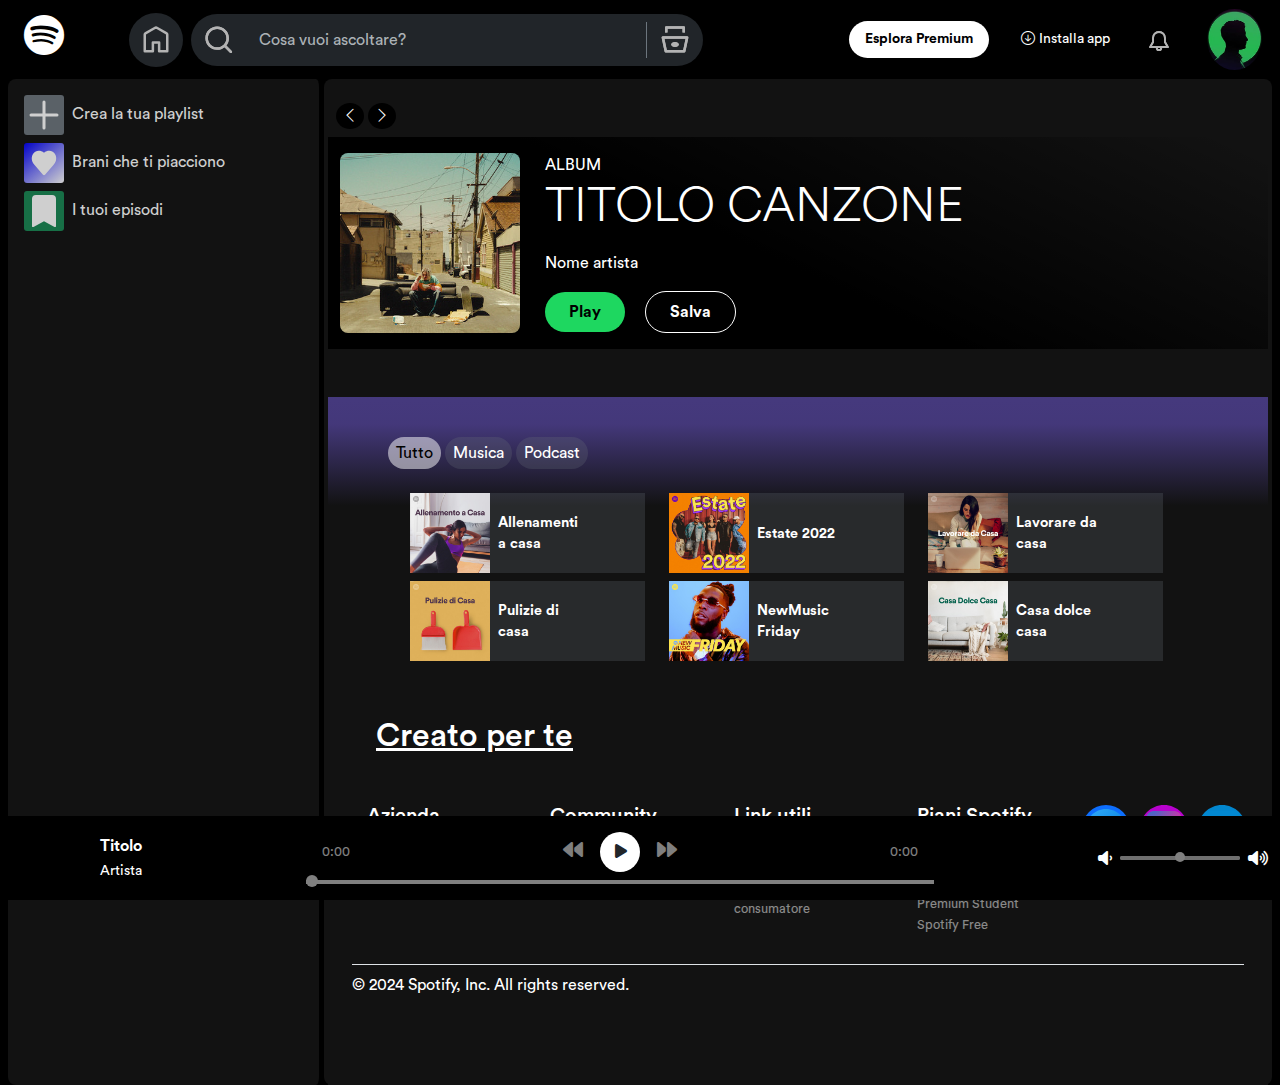
==== commit a3d27a68: "barra di ricerca" ====
--- a/index.html
+++ b/index.html
@@ -1,79 +1,687 @@
 <!DOCTYPE html>
-<html lang="en">
+<html lang="It">
   <head>
     <meta charset="UTF-8" />
     <meta name="viewport" content="width=device-width, initial-scale=1.0" />
-    <title>Spotify Clone</title>
+    <title>Spotify</title>
     <link
       rel="stylesheet"
       href="https://cdnjs.cloudflare.com/ajax/libs/font-awesome/6.6.0/css/all.min.css"
     />
-    <link href="https://cdn.jsdelivr.net/npm/bootstrap@5.3.3/dist/css/bootstrap.min.css" rel="stylesheet" integrity="sha384-QWTKZyjpPEjISv5WaRU9OFeRpok6YctnYmDr5pNlyT2bRjXh0JMhjY6hW+ALEwIH" crossorigin="anonymous">
-    <link rel="stylesheet" href="./assets/css/style.css" />
+    <link rel="stylesheet" href="assets/css/circular-font.css" />
+    <link
+      href="https://cdn.jsdelivr.net/npm/bootstrap@5.3.3/dist/css/bootstrap.min.css"
+      rel="stylesheet"
+      integrity="sha384-QWTKZyjpPEjISv5WaRU9OFeRpok6YctnYmDr5pNlyT2bRjXh0JMhjY6hW+ALEwIH"
+      crossorigin="anonymous"
+    />
+    <link
+      rel="stylesheet"
+      href="https://cdn.jsdelivr.net/npm/bootstrap-icons@1.11.3/font/bootstrap-icons.min.css"
+    />
+    <link rel="stylesheet" href="assets/css/style.css" />
   </head>
   <body>
-    <main>
-      <!--searchbar--> 
-      <div class="search-bar-container text-center my-4">
-        <input
-          type="text"
-          id="search-input"
-          class="form-control w-50 d-inline"
-          placeholder="Cerca canzoni, artisti, album"
-        />
-        <button class="btn btn-primary" id="search-button">Cerca</button>
+    <header>
+      <nav class="navbar navbar-expand bg-black" data-bs-theme="dark">
+        <div class="container-fluid justify-content-xxl-between">
+          <div class="row w-100 m-0 justify-content-between">
+            <div class="col-1 col-xxl-3">
+              <a class="navbar-brand" href="index.html"
+                ><i class="bi bi-spotify text-white fs-1"></i
+              ></a>
+            </div>
+            <div class="d-flex col-7 col-xxl-5">
+              <ul class="navbar-nav w-100">
+                <li
+                  class="nav-item align-self-center bg-dark p-1 rounded-circle me-2"
+                >
+                  <a
+                    class="nav-link text-secondary"
+                    aria-current="page"
+                    href="index.html"
+                    data-bs-toggle="tooltip"
+                    data-bs-placement="bottom"
+                    data-bs-title="Home"
+                  >
+                    <svg
+                      xmlns="http://www.w3.org/2000/svg"
+                      data-encore-id="icon"
+                      role="img"
+                      aria-hidden="true"
+                      viewBox="0 0 24 24"
+                      class="Svg-sc-ytk21e-0 bneLcE"
+                      style="fill: #b3b3b3; width: 30px"
+                    >
+                      <path
+                        xmlns="http://www.w3.org/2000/svg"
+                        d="M12.5 3.247a1 1 0 0 0-1 0L4 7.577V20h4.5v-6a1 1 0 0 1 1-1h5a1 1 0 0 1 1 1v6H20V7.577l-7.5-4.33zm-2-1.732a3 3 0 0 1 3 0l7.5 4.33a2 2 0 0 1 1 1.732V21a1 1 0 0 1-1 1h-6.5a1 1 0 0 1-1-1v-6h-3v6a1 1 0 0 1-1 1H3a1 1 0 0 1-1-1V7.577a2 2 0 0 1 1-1.732l7.5-4.33z"
+                      />
+                    </svg>
+                  </a>
+                </li>
+                <li class="nav-item align-self-center">
+                  <form class="d-flex bg-dark rounded-5 search" role="search">
+                    <button
+                      class="btn"
+                      type="button"
+                      data-bs-toggle="tooltip"
+                      data-bs-placement="bottom"
+                      data-bs-title="Cerca"
+                    >
+                      <svg
+                        xmlns="http://www.w3.org/2000/svg"
+                        data-encore-id="icon"
+                        role="img"
+                        aria-hidden="true"
+                        viewBox="0 0 24 24"
+                        class="Svg-sc-ytk21e-0"
+                        style="fill: #b3b3b3; width: 30px"
+                      >
+                        <path
+                          d="M10.533 1.27893C5.35215 1.27893 1.12598 5.41887 1.12598 10.5579C1.12598 15.697 5.35215 19.8369 10.533 19.8369C12.767 19.8369 14.8235 19.0671 16.4402 17.7794L20.7929 22.132C21.1834 22.5226 21.8166 22.5226 22.2071 22.132C22.5976 21.7415 22.5976 21.1083 22.2071 20.7178L17.8634 16.3741C19.1616 14.7849 19.94 12.7634 19.94 10.5579C19.94 5.41887 15.7138 1.27893 10.533 1.27893ZM3.12598 10.5579C3.12598 6.55226 6.42768 3.27893 10.533 3.27893C14.6383 3.27893 17.94 6.55226 17.94 10.5579C17.94 14.5636 14.6383 17.8369 10.533 17.8369C6.42768 17.8369 3.12598 14.5636 3.12598 10.5579Z"
+                        />
+                        <path
+                          xmlns="http://www.w3.org/2000/svg"
+                          d="M10.533 1.27893C5.35215 1.27893 1.12598 5.41887 1.12598 10.5579C1.12598 15.697 5.35215 19.8369 10.533 19.8369C12.767 19.8369 14.8235 19.0671 16.4402 17.7794L20.7929 22.132C21.1834 22.5226 21.8166 22.5226 22.2071 22.132C22.5976 21.7415 22.5976 21.1083 22.2071 20.7178L17.8634 16.3741C19.1616 14.7849 19.94 12.7634 19.94 10.5579C19.94 5.41887 15.7138 1.27893 10.533 1.27893ZM3.12598 10.5579C3.12598 6.55226 6.42768 3.27893 10.533 3.27893C14.6383 3.27893 17.94 6.55226 17.94 10.5579C17.94 14.5636 14.6383 17.8369 10.533 17.8369C6.42768 17.8369 3.12598 14.5636 3.12598 10.5579Z"
+                        />
+                      </svg>
+                    </button>
+                    <input
+                      class="form-control border-0 focus-ring focus-ring-dark border-end border-1 border-secondary rounded-0 my-2 text-white"
+                      type="search"
+                      placeholder="Cosa vuoi ascoltare?"
+                      aria-label="Search"
+                    />
+                    <button
+                      class="btn search d-flex align-items-center justify-content-end"
+                      type="submit"
+                      data-bs-toggle="tooltip"
+                      data-bs-placement="bottom"
+                      data-bs-title="Naviga"
+                    >
+                      <svg
+                        xmlns="http://www.w3.org/2000/svg"
+                        data-encore-id="icon"
+                        role="img"
+                        aria-hidden="true"
+                        viewBox="0 0 24 24"
+                        class="Svg-sc-ytk21e-0 bneLcE"
+                        style="fill: #b3b3b3; width: 30px"
+                      >
+                        <path
+                          d="M15 15.5c0 1.105-1.343 2-3 2s-3-.895-3-2 1.343-2 3-2 3 .895 3 2z"
+                        />
+                        <path
+                          d="M1.513 9.37A1 1 0 0 1 2.291 9h19.418a1 1 0 0 1 .979 1.208l-2.339 11a1 1 0 0 1-.978.792H4.63a1 1 0 0 1-.978-.792l-2.339-11a1 1 0 0 1 .201-.837zM3.525 11l1.913 9h13.123l1.913-9H3.525zM4 2a1 1 0 0 1 1-1h14a1 1 0 0 1 1 1v4h-2V3H6v3H4V2z"
+                        />
+                        <path
+                          xmlns="http://www.w3.org/2000/svg"
+                          d="M15 15.5c0 1.105-1.343 2-3 2s-3-.895-3-2 1.343-2 3-2 3 .895 3 2z"
+                        />
+                        <path
+                          xmlns="http://www.w3.org/2000/svg"
+                          d="M1.513 9.37A1 1 0 0 1 2.291 9h19.418a1 1 0 0 1 .979 1.208l-2.339 11a1 1 0 0 1-.978.792H4.63a1 1 0 0 1-.978-.792l-2.339-11a1 1 0 0 1 .201-.837zM3.525 11l1.913 9h13.123l1.913-9H3.525zM4 2a1 1 0 0 1 1-1h14a1 1 0 0 1 1 1v4h-2V3H6v3H4V2z"
+                        />
+                      </svg>
+                    </button>
+                  </form>
+                </li>
+              </ul>
+            </div>
+            <div class="d-flex col-4 col-xxl-3 justify-content-end p-0">
+              <ul
+                class="navbar-nav justify-content-end justify-content-xl-between"
+              >
+                <li class="nav-item align-self-center d-none d-xl-block">
+                  <a
+                    class="nav-link btn bg-white text-black rounded-5 fw-bold nav-text px-3 py-2"
+                    href="#"
+                    >Esplora Premium</a
+                  >
+                </li>
+                <li
+                  class="nav-item align-self-center nav-text d-none d-lg-block"
+                >
+                  <a class="nav-link text-white" aria-disabled="true"
+                    ><i class="bi bi-arrow-down-circle pe-1"></i>Installa app</a
+                  >
+                </li>
+                <li class="nav-item align-self-center d-none d-lg-block">
+                  <button
+                    type="button"
+                    class="nav-link text-secondary"
+                    aria-disabled="true"
+                    data-bs-toggle="tooltip"
+                    data-bs-placement="bottom"
+                    data-bs-title="Novità"
+                  >
+                    <svg
+                      xmlns="http://www.w3.org/2000/svg"
+                      data-encore-id="icon"
+                      role="img"
+                      aria-hidden="true"
+                      viewBox="0 0 16 16"
+                      class="Svg-sc-ytk21e-0 dYnaPI"
+                      style="fill: #b3b3b3; width: 20px"
+                    >
+                      <path
+                        d="M8 1.5a4 4 0 0 0-4 4v3.27a.75.75 0 0 1-.1.373L2.255 12h11.49L12.1 9.142a.75.75 0 0 1-.1-.374V5.5a4 4 0 0 0-4-4zm-5.5 4a5.5 5.5 0 0 1 11 0v3.067l2.193 3.809a.75.75 0 0 1-.65 1.124H10.5a2.5 2.5 0 0 1-5 0H.957a.75.75 0 0 1-.65-1.124L2.5 8.569V5.5zm4.5 8a1 1 0 1 0 2 0H7z"
+                      />
+                      <path
+                        xmlns="http://www.w3.org/2000/svg"
+                        d="M8 1.5a4 4 0 0 0-4 4v3.27a.75.75 0 0 1-.1.373L2.255 12h11.49L12.1 9.142a.75.75 0 0 1-.1-.374V5.5a4 4 0 0 0-4-4zm-5.5 4a5.5 5.5 0 0 1 11 0v3.067l2.193 3.809a.75.75 0 0 1-.65 1.124H10.5a2.5 2.5 0 0 1-5 0H.957a.75.75 0 0 1-.65-1.124L2.5 8.569V5.5zm4.5 8a1 1 0 1 0 2 0H7z"
+                      />
+                    </svg>
+                  </button>
+                </li>
+                <li class="liGrande rounded-circle d-flex btn-group">
+                  <button
+                    type="button"
+                    class="bg-transparent border-0"
+                    data-bs-toggle="dropdown"
+                    aria-expanded="false"
+                  >
+                    <img
+                      src="assets/imgs/avatar vero.jpg"
+                      alt="avatar"
+                      class="w-100 align-self-center rounded-circle avatar"
+                    />
+                  </button>
+                  <ul class="dropdown-menu dropdown-menu-end">
+                    <li>
+                      <button
+                        class="dropdown-item d-flex justify-content-between"
+                        type="button"
+                      >
+                        Account <i class="bi bi-box-arrow-up-right"></i>
+                      </button>
+                    </li>
+                    <li>
+                      <button class="dropdown-item" type="button">
+                        Profilo
+                      </button>
+                    </li>
+                    <li>
+                      <button
+                        class="dropdown-item d-flex justify-content-between"
+                        type="button"
+                      >
+                        Effettua l'upgrade a premium<i
+                          class="bi bi-box-arrow-up-right ms-3"
+                        ></i>
+                      </button>
+                    </li>
+                    <li>
+                      <button class="dropdown-item" type="button">
+                        Impostazioni
+                      </button>
+                    </li>
+                    <li><hr class="dropdown-divider" /></li>
+                    <li><a class="dropdown-item" href="#">Esci</a></li>
+                  </ul>
+                </li>
+              </ul>
+            </div>
+          </div>
+        </div>
+      </nav>
+    </header>
+
+    <div class="container-fluid">
+      <div class="row g-2">
+        <div
+          class="col-md-3 p-0 backgroundMain rounded-3 border-end border-5 border-black"
+        >
+          <!--QUI CI VA L'ASIDE-->
+          <aside class="p-3">
+            <div>
+              <ul class="list-unstyled text-white row">
+                <li class="asideItem mb-2 col-12">
+                  <a class="nav-link" href="javascript:void(0)">
+                    <svg
+                      data-encore-id="icon"
+                      role="img"
+                      width="40px"
+                      height="40px"
+                      aria-hidden="true"
+                      viewBox="0 0 16 16"
+                      class="bg-secondary p-1 me-1"
+                      fill="currentColor"
+                      style="border-radius: 3px"
+                    >
+                      <path
+                        d="M15.25 8a.75.75 0 0 1-.75.75H8.75v5.75a.75.75 0 0 1-1.5 0V8.75H1.5a.75.75 0 0 1 0-1.5h5.75V1.5a.75.75 0 0 1 1.5 0v5.75h5.75a.75.75 0 0 1 .75.75z"
+                      ></path>
+                    </svg>
+                    <span>Crea la tua playlist</span>
+                  </a>
+                </li>
+                <li class="asideItem mb-2 col-12">
+                  <a class="nav-link" href="javascript:void(0)">
+                    <svg
+                      class="w-6 h-6 text-gray-800 dark:text-white me-1"
+                      style="border-radius: 3px"
+                      aria-hidden="true"
+                      xmlns="http://www.w3.org/2000/svg"
+                      width="40px"
+                      height="40px"
+                      fill="white"
+                      viewBox="0 0 24 24"
+                    >
+                      <path
+                        d="m12.75 20.66 6.184-7.098c2.677-2.884 2.559-6.506.754-8.705-.898-1.095-2.206-1.816-3.72-1.855-1.293-.034-2.652.43-3.963 1.442-1.315-1.012-2.678-1.476-3.973-1.442-1.515.04-2.825.76-3.724 1.855-1.806 2.201-1.915 5.823.772 8.706l6.183 7.097c.19.216.46.34.743.34a.985.985 0 0 0 .743-.34Z"
+                      />
+                    </svg>
+                    <span>Brani che ti piacciono</span>
+                  </a>
+                </li>
+                <li class="asideItem col-12">
+                  <a class="nav-link" href="javascript:void(0)">
+                    <svg
+                      width="40px"
+                      height="40px"
+                      fill="currentColor"
+                      class="bg-success p-1 me-1"
+                      viewBox="0 0 16 16"
+                      style="border-radius: 3px"
+                    >
+                      <path
+                        d="M2 2v13.5a.5.5 0 0 0 .74.439L8 13.069l5.26 2.87A.5.5 0 0 0 14 15.5V2a2 2 0 0 0-2-2H4a2 2 0 0 0-2 2"
+                      />
+                    </svg>
+                    <span>I tuoi episodi</span>
+                  </a>
+                </li>
+              </ul>
+            </div>
+          </aside>
+        </div>
+        <!--COMINCIA MAIN-->
+        <main class="col-md-9 backgroundMain text-white rounded-3 g-2">
+          <div class="m-2">
+            <button
+              class="rounded-circle border-0 bg-black text-white mt-3"
+              id="btnBack"
+            >
+              <i class="bi bi-chevron-left"></i>
+            </button>
+            <button
+              class="rounded-circle border-0 bg-black text-white"
+              id="btnForward"
+            >
+              <i class="bi bi-chevron-right"></i>
+            </button>
+          </div>
+
+          <div class="container gradientHero" id="divSongHome">
+            <div class="row justify-content-start">
+              <div class="col-3 col-lg-3 col-xl-2 my-3">
+                <!--inserire qui la canzone random -->
+                <img
+                  src="assets/imgs/main/image-12.jpg"
+                  class="rounded-3"
+                  alt="..."
+                  width="180"
+                  id="coverRandom"
+                />
+              </div>
+              <div class="col-7 col-lg-6 col-xl-6 ms-5">
+                <p class="mt-3 mb-0" id="albumRandom">ALBUM</p>
+                <p class="display-5" id="titoloRandom">TITOLO CANZONE</p>
+                <p id="artistaRandom">Nome artista</p>
+                <button
+                  type="button"
+                  class="greenSpotify fw-bold border-0 rounded-5 px-4 py-2 me-3 mb-2"
+                  id="btnPlayRandom"
+                >
+                  Play
+                </button>
+                <button
+                  type="button"
+                  class="rounded-5 fw-bold bg-transparent border border-white text-white px-4 py-2 me-5 mb-2"
+                >
+                  Salva
+                </button>
+              </div>
+            </div>
+          </div>
+
+          <section class="container gradientViolet pt-4 my-5">
+            <!--Qui sezione musica playlist-->
+            <div class="my-3 mx-5">
+              <button
+                type="button"
+                class="rounded-5 bg-white bg-opacity-50 border-0 text-black px-2 py-1"
+              >
+                Tutto
+              </button>
+              <button
+                type="button"
+                class="rounded-5 border-0 bg-secondary bg-opacity-25 text-white px-2 py-1"
+              >
+                Musica
+              </button>
+              <button
+                type="button"
+                class="rounded-5 border-0 t bg-secondary bg-opacity-25 text-white px-2 py-1 me-5"
+              >
+                Podcast
+              </button>
+            </div>
+
+            <div class="row flex-lg-nowrap justify-content-center fw-bold">
+              <div class="col-8 col-lg-5 col-xl-3 p-0 me-4">
+                <div
+                  class="d-flex align-items-center bg-secondary bg-opacity-25 border-0 my-2 pe-5 album-grow"
+                >
+                  <div>
+                    <img
+                      src="assets/imgs/main/image-14.jpg"
+                      alt="..."
+                      width="80"
+                    />
+                  </div>
+                  <div class="px-2 pt-3 position-relative">
+                    <p class="fontPlaylists">Allenamenti a casa</p>
+                  </div>
+                </div>
+                <div
+                  class="d-flex align-items-center bg-secondary bg-opacity-25 border-0 my-2 pe-5 album-grow"
+                >
+                  <div>
+                    <img
+                      src="assets/imgs/main/image-13.jpg"
+                      alt="..."
+                      width="80"
+                    />
+                  </div>
+                  <div class="px-2 pt-3">
+                    <p class="fontPlaylists">Pulizie di casa</p>
+                  </div>
+                </div>
+              </div>
+              <div class="col-8 col-lg-5 col-xl-3 p-0 me-4">
+                <div
+                  class="d-flex align-items-center bg-secondary bg-opacity-25 border-0 my-2 pe-5 album-grow"
+                >
+                  <div>
+                    <img
+                      src="assets/imgs/main/image-18.jpg"
+                      alt="..."
+                      width="80"
+                    />
+                  </div>
+                  <div class="px-2 pt-3">
+                    <p class="fontPlaylists">Estate 2022</p>
+                  </div>
+                </div>
+                <div
+                  class="d-flex align-items-center bg-secondary bg-opacity-25 border-0 my-2 pe-5 album-grow"
+                >
+                  <div>
+                    <img
+                      src="assets/imgs/main/image-17.jpg"
+                      alt="..."
+                      width="80"
+                    />
+                  </div>
+                  <div class="px-2 pt-3">
+                    <p class="fontPlaylists">NewMusic Friday</p>
+                  </div>
+                </div>
+              </div>
+              <div class="col-8 d-lg-none d-xl-grid col-xl-3 p-0 me-4">
+                <div
+                  class="d-flex align-items-center bg-secondary bg-opacity-25 border-0 my-2 pe-5 album-grow"
+                >
+                  <div>
+                    <img
+                      src="assets/imgs/main/image-16.jpg"
+                      alt="..."
+                      width="80"
+                    />
+                  </div>
+                  <div class="px-2 pt-3">
+                    <p class="fontPlaylists">Lavorare da casa</p>
+                  </div>
+                </div>
+                <div
+                  class="d-flex align-items-center bg-secondary bg-opacity-25 border-0 mb-2 pe-5 album-grow"
+                >
+                  <div>
+                    <img
+                      src="assets/imgs/main/image-15.jpg"
+                      alt="..."
+                      width="80"
+                    />
+                  </div>
+                  <div class="px-2 pt-3">
+                    <p class="fontPlaylists">Casa dolce casa</p>
+                  </div>
+                </div>
+              </div>
+            </div>
+          </section>
+          <section class="mx-5">
+            <!--sezione album-->
+            <div class="my-4">
+              <h2><a href="#" class="text-white">Creato per te</a></h2>
+            </div>
+            <div class="container">
+              <div class="row justify-content-evenly" id="row">
+                <!--Qui vanno inserite le "card" dal JS-->
+              </div>
+            </div>
+          </section>
+          <footer
+            class="container-fluid text-white backgroundMain d-flex justify-content-center mt-4"
+          >
+            <div class="row w-100 justify-content-xl-around">
+              <div class="col-3 col-xl-2 d-flex flex-column">
+                <h5 class="font-weight-bold">Azienda</h5>
+                <ul class="nav flex-column">
+                  <li class="nav-item mb-2">
+                    <a href="#" class="nav-link p-0 text-white">Chi siamo</a>
+                  </li>
+                  <li class="nav-item mb-2">
+                    <a href="#" class="nav-link p-0 text-white"
+                      >Opportunità di lavoro</a
+                    >
+                  </li>
+                  <li class="nav-item mb-2">
+                    <a href="#" class="nav-link p-0 text-white"
+                      >For the record</a
+                    >
+                  </li>
+                </ul>
+              </div>
+              <div class="col-3 col-xl-2 d-flex flex-column">
+                <h5 class="font-weight-bold">Community</h5>
+                <ul class="nav flex-column">
+                  <li class="nav-item mb-2">
+                    <a href="#" class="nav-link p-0 text-white">Per artisti</a>
+                  </li>
+                  <li class="nav-item mb-2">
+                    <a href="#" class="nav-link p-0 text-white">Sviluppatori</a>
+                  </li>
+                  <li class="nav-item mb-2">
+                    <a href="#" class="nav-link p-0 text-white">Pubblicità</a>
+                  </li>
+                </ul>
+              </div>
+
+              <div class="col-3 col-xl-2 d-flex flex-column">
+                <h5 class="font-weight-bold">Link utili</h5>
+                <ul class="nav flex-column">
+                  <li class="nav-item mb-2">
+                    <a href="#" class="nav-link p-0 text-white">Assistenza</a>
+                  </li>
+                  <li class="nav-item mb-2">
+                    <a href="#" class="nav-link p-0 text-white"
+                      >App per cellulare gratuita</a
+                    >
+                  </li>
+                  <li class="nav-item mb-2">
+                    <a href="#" class="nav-link p-0 text-white"
+                      >Diritti del consumatore</a
+                    >
+                  </li>
+                </ul>
+              </div>
+              <div class="col-3 col-xl-2 d-flex flex-column">
+                <h5 class="font-weight-bold">Piani Spotify</h5>
+                <ul class="nav flex-column">
+                  <li class="nav-item mb-2">
+                    <a href="#" class="nav-link p-0 text-white"
+                      >Premium Individual</a
+                    >
+                  </li>
+                  <li class="nav-item mb-2">
+                    <a href="#" class="nav-link p-0 text-white">Premium Duo</a>
+                  </li>
+                  <li class="nav-item mb-2">
+                    <a href="#" class="nav-link p-0 text-white"
+                      >Premium Family</a
+                    >
+                  </li>
+                  <li class="nav-item mb-2">
+                    <a href="#" class="nav-link p-0 text-white"
+                      >Premium Student</a
+                    >
+                  </li>
+                  <li class="nav-item mb-2">
+                    <a href="#" class="nav-link p-0 text-white">Spotify Free</a>
+                  </li>
+                </ul>
+              </div>
+              <div class="col-12 col-xl-2">
+                <!-- Section: Social media -->
+                <section class="d-flex justify-content-center">
+                  <!-- Facebook -->
+                  <a
+                    class="btn btn-floating p-0 mx-1"
+                    href="https://www.facebook.com/Spotify/"
+                    role="button"
+                    target="_blank"
+                  >
+                    <img
+                      class="bg-primary rounded-circle"
+                      src="assets/img/icons8-facebook-nuovo.svg"
+                      alt=""
+                  /></a>
+                  <!-- Instagram -->
+                  <a
+                    class="btn btn-floating p-0 mx-1"
+                    href="https://www.instagram.com/spotify/"
+                    role="button"
+                    target="_blank"
+                    ><img src="assets/img/icons8-instagram (1).svg" alt=""
+                  /></a>
+
+                  <!-- Linkedin -->
+                  <a
+                    class="btn btn-floating p-0 mx-1"
+                    href="https://it.linkedin.com/company/spotify"
+                    role="button"
+                    target="_blank"
+                    ><img src="assets/img/icons8-linkedin.svg" alt=""
+                  /></a>
+                </section>
+              </div>
+              <div class="container my-3">
+                <footer class="backgroundMain text-end text-white mb-5">
+                  <div
+                    class="d-flex flex-column flex-sm-row justify-content-between py-2 my-2 border-top"
+                  >
+                    <p>&copy; 2024 Spotify, Inc. All rights reserved.</p>
+                  </div>
+                </footer>
+              </div>
+            </div>
+          </footer>
+        </main>
       </div>
-      <div id="search-results" class="container my-4"></div>
-      
-        <footer>
-            <div class="bg-dark text-white fixed-bottom py-2">
-              <div class="container d-flex justify-content-between align-items-center">
-                <!-- Controlli Musica -->
-                <div class="d-flex align-items-center">
-                  <button class="btn btn-outline-light btn-sm me-2 btn-previous">
-                    <i class="fas fa-backward"></i>
-                  </button>
-                  <button class="btn btn-outline-light btn-sm me-2 btn-play">
-                    <i class="fas fa-play"></i>
-                  </button>
-                  <button class="btn btn-outline-light btn-sm btn-next">
-                    <i class="fas fa-forward"></i>
-                  </button>
-                </div>
-    
-                <!-- Informazioni Brano -->
-                <div class="text-center">
-                  <p class="mb-0" id="song-title">Titolo</p>
-                  <small id="artist-name">Artista</small>
-                </div>
-    
-                <!-- Controllo Volume -->
-                <div class="d-flex align-items-center">
-                  <i class="fas fa-volume-down text-white me-2"></i>
-                  <input type="range" class="form-range" id="volume-control" min="0" max="100" />
-                  <i class="fas fa-volume-up text-white ms-2"></i>
-                </div>
-              </div>
-    
-              <!-- Barra di avanzamento temporale -->
-              <div class="d-flex flex-column align-items-center w-100 mt-2">
-                <div class="d-flex justify-content-between w-100 px-3">
-                  <span id="current-time">0:00</span>
-                  <span id="total-time">0:00</span>
-                </div>
-                <input
-                  type="range"
-                  id="progress-bar"
-                  class="form-range"
-                  min="0"
-                  value="0"
-                  max="100"
-                  style="width: 100%;"
-                />
-              </div>
-            </div>
-          </footer>
-      <script src="assets/js/barra_audio.js"></script>
-    </main>
+    </div>
+
+    <section>
+      <div class="bg-black text-white fixed-bottom py-2">
+        <div
+          class="container-fluid d-flex justify-content-between align-items-center"
+        >
+          <!-- Informazioni brano -->
+          <div class="d-flex align-items-center">
+            <div class="playerImg me-2">
+              <img src="" alt="" class="w-100 rounded-3" id="playerImg"/>
+            </div>
+            <div>
+            <p class="mb-0" id="song-title">Titolo</p>
+            <small id="artist-name">Artista</small>              
+            </div>
+
+          </div>
+
+          <!-- Bottoni Player -->
+          <div class="d-flex flex-column w-50 mt-2 mx-auto">
+            <div
+              class="d-flex justify-content-between align-items-center w-100 px-3"
+            >
+              <span id="current-time">0:00</span>
+              <div class="d-flex align-items-center">
+                <button
+                  class="btn text-white-50 btn-sm btn-previous"
+                  id="playerBtnBack"
+                >
+                  <i class="fas fa-backward fs-5"></i>
+                </button>
+                <button
+                  class="btn bg-white text-dark rounded-circle btn-play mx-2"
+                >
+                  <i class="fas fa-play"></i>
+                </button>
+                <button
+                  class="btn text-white-50 btn-sm btn-next"
+                  id="playerBtnForward"
+                >
+                  <i class="fas fa-forward fs-5"></i>
+                </button>
+              </div>
+              <span id="total-time">0:00</span>
+            </div>
+            <input
+              type="range"
+              class="my-2"
+              id="progress-bar"
+              min="0"
+              value="0"
+              max="100"
+              style="width: 100%"
+            />
+          </div>
+
+          <!-- Controllo Volume -->
+          <div class="d-flex align-items-center">
+            <i class="fas fa-volume-down text-white me-2"></i>
+            <input
+              type="range"
+              class="form-range"
+              id="volume-control"
+              min="0"
+              max="100"
+            />
+            <i class="fas fa-volume-up text-white ms-2"></i>
+          </div>
+        </div>
+
+        <!-- Barra di avanzamento temporale -->
+      </div>
+    </section>
+
+    <script
+      src="https://cdn.jsdelivr.net/npm/bootstrap@5.3.3/dist/js/bootstrap.bundle.min.js"
+      integrity="sha384-YvpcrYf0tY3lHB60NNkmXc5s9fDVZLESaAA55NDzOxhy9GkcIdslK1eN7N6jIeHz"
+      crossorigin="anonymous"
+    ></script>
+    <script src="assets/js/script.js"></script>
   </body>
 </html>
--- a/assets/css/circular-font.css
+++ b/assets/css/circular-font.css
@@ -0,0 +1,66 @@
+@font-face {
+  font-family: "Circular";
+  src: url(../fonts/CircularStd-Light.otf);
+  font-weight: 300;
+  font-style: normal;
+}
+@font-face {
+  font-family: "Circular";
+  src: url(../fonts/CircularStd-LightItalic.otf);
+  font-weight: 300;
+  font-style: italic;
+}
+@font-face {
+  font-family: "Circular";
+  src: url(../fonts/CircularStd-Book.otf);
+  font-weight: 400;
+  font-style: normal;
+}
+@font-face {
+  font-family: "Circular";
+  src: url(../fonts/CircularStd-BookItalic.otf);
+  font-weight: 400;
+  font-style: italic;
+}
+@font-face {
+  font-family: "Circular";
+  src: url(../fonts/CircularStd-Medium.otf);
+  font-weight: 500;
+  font-style: normal;
+}
+@font-face {
+  font-family: "Circular";
+  src: url(../fonts/CircularStd-MediumItalic.otf);
+  font-weight: 500;
+  font-style: italic;
+}
+@font-face {
+  font-family: "Circular";
+  src: url(../fonts/CircularStd-MediumItalic.otf);
+  font-weight: 500;
+  font-style: italic;
+}
+@font-face {
+  font-family: "Circular";
+  src: url(../fonts/CircularStd-Bold.otf);
+  font-weight: 700;
+  font-style: normal;
+}
+@font-face {
+  font-family: "Circular";
+  src: url(../fonts/CircularStd-BoldItalic.otf);
+  font-weight: 700;
+  font-style: italic;
+}
+@font-face {
+  font-family: "Circular";
+  src: url(../fonts/CircularStd-Black.otf);
+  font-weight: 900;
+  font-style: normal;
+}
+@font-face {
+  font-family: "Circular";
+  src: url(../fonts/CircularStd-BlackItalic.otf);
+  font-weight: 900;
+  font-style: italic;
+}
--- a/assets/css/style.css
+++ b/assets/css/style.css
@@ -352,6 +352,7 @@
 
 .bi-plus-circle:hover {
   color: white !important;
+  transform: scaleX(2) scaleY(2) !important;
 }
 
 .elenco:hover {
@@ -461,6 +462,11 @@
 background: linear-gradient(180deg, #9F1C42,#7A1935);
 }
 
+.lineaMagenta:hover {
+  background-color: rgba(246, 50, 106, 0.824);
+  border-radius: 8px;
+}
+
 .titoloScroll {
   font-size: xx-large;
   text-align: start;
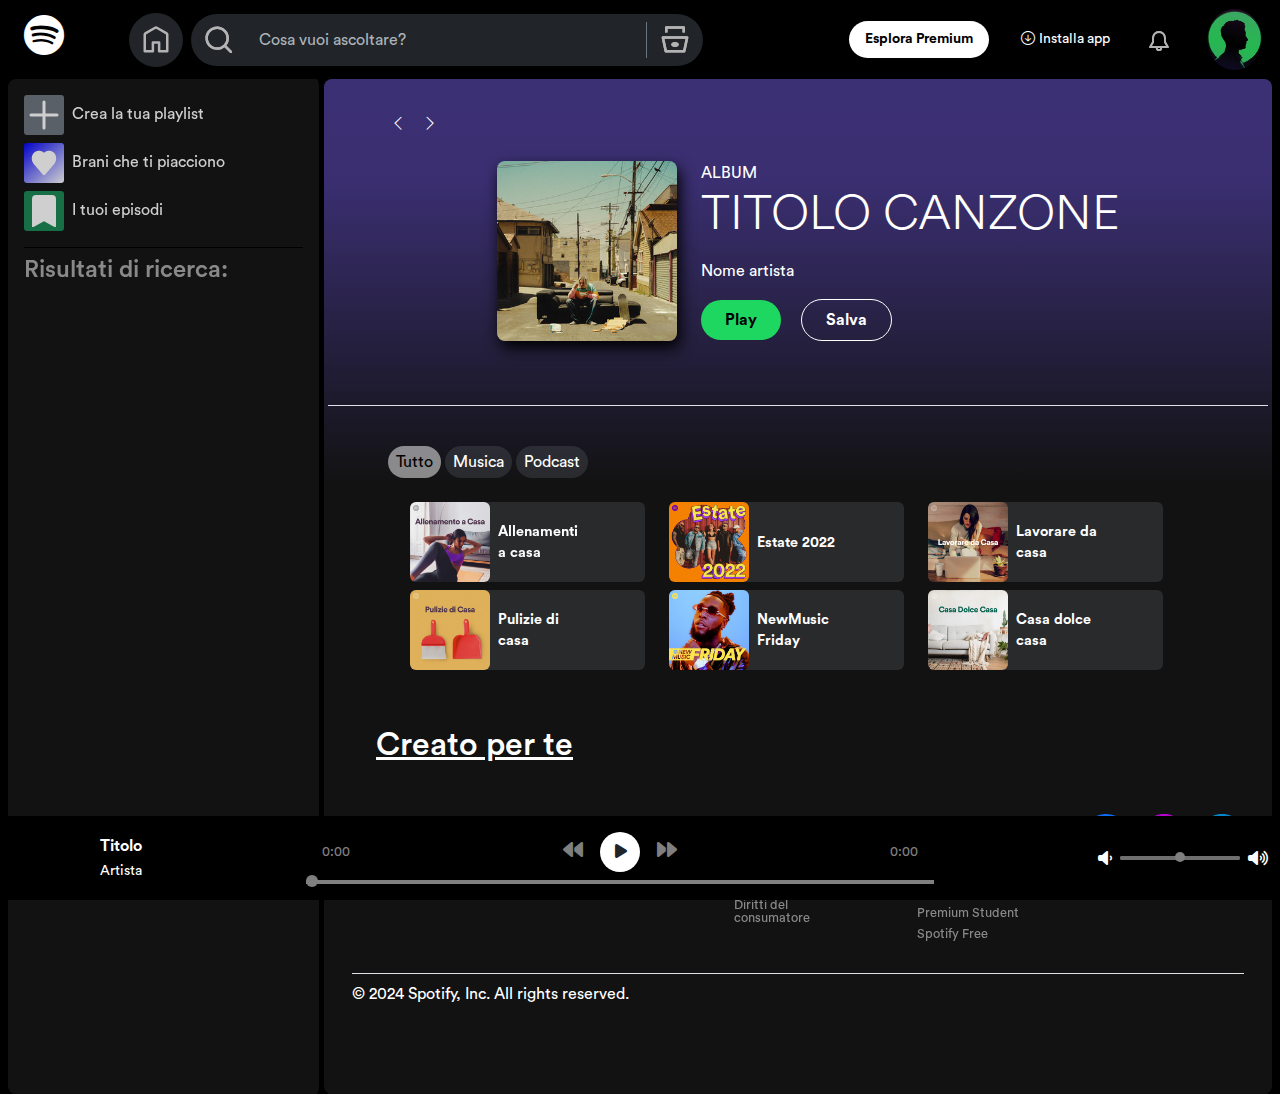
==== commit 9af43a96: "inserita ricerca dinamica" ====
--- a/index.html
+++ b/index.html
@@ -22,7 +22,7 @@
     <link rel="stylesheet" href="assets/css/style.css" />
   </head>
   <body>
-    <header>
+    <header class="position-sticky top-0 z-2">
       <nav class="navbar navbar-expand bg-black" data-bs-theme="dark">
         <div class="container-fluid justify-content-xxl-between">
           <div class="row w-100 m-0 justify-content-between">
@@ -61,13 +61,18 @@
                   </a>
                 </li>
                 <li class="nav-item align-self-center">
-                  <form class="d-flex bg-dark rounded-5 search" role="search">
+                  <form
+                    class="d-flex bg-dark rounded-5 search"
+                    role="search"
+                    id="navForm"
+                  >
                     <button
                       class="btn"
                       type="button"
-                      data-bs-toggle="tooltip"
+                      data-bs-toggle="tooltip" 
                       data-bs-placement="bottom"
                       data-bs-title="Cerca"
+                      id="search-button"
                     >
                       <svg
                         xmlns="http://www.w3.org/2000/svg"
@@ -87,8 +92,10 @@
                         />
                       </svg>
                     </button>
+
                     <input
                       class="form-control border-0 focus-ring focus-ring-dark border-end border-1 border-secondary rounded-0 my-2 text-white"
+                      id="search-input"
                       type="search"
                       placeholder="Cosa vuoi ascoltare?"
                       aria-label="Search"
@@ -231,11 +238,11 @@
     <div class="container-fluid">
       <div class="row g-2">
         <div
-          class="col-md-3 p-0 backgroundMain rounded-3 border-end border-5 border-black"
+          class="col-md-5 col-lg-4 col-xl-3 p-0 backgroundMain rounded-3 border-end border-5 border-black"
         >
           <!--QUI CI VA L'ASIDE-->
-          <aside class="p-3">
-            <div>
+          <aside class="p-3 stickyAside">
+            <div class="border-bottom border-black">
               <ul class="list-unstyled text-white row">
                 <li class="asideItem mb-2 col-12">
                   <a class="nav-link" href="javascript:void(0)">
@@ -295,59 +302,75 @@
                 </li>
               </ul>
             </div>
+
+
+              <!-- STAMPA RICERCA -->
+              <h4 class="text-white-50 py-2">Risultati di ricerca:</h4>
+              <div id="search-results" class="container my-2 text-white p-0">
+
+              </div>
+
+
           </aside>
         </div>
         <!--COMINCIA MAIN-->
-        <main class="col-md-9 backgroundMain text-white rounded-3 g-2">
-          <div class="m-2">
-            <button
-              class="rounded-circle border-0 bg-black text-white mt-3"
-              id="btnBack"
+        <main class="col-md-7 col-lg-8 col-xl-9 gradientViolet text-white rounded-3 g-2 ms-0">
+          <div class="m-0 p-0 rounded-1">
+            <div class="m-2">
+              <button
+                class="rounded-circle border-0 bg-transparent text-white mt-4 ms-5"
+                id="btnBack"
+              >
+                <i class="bi bi-chevron-left"></i>
+              </button>
+              <button
+                class="rounded-circle border-0 bg-transparent text-white"
+                id="btnForward"
+              >
+                <i class="bi bi-chevron-right"></i>
+              </button>
+            </div>
+
+            <div
+              class="container border-bottom border-white-50 pb-5"
+              id="divSongHome"
             >
-              <i class="bi bi-chevron-left"></i>
-            </button>
-            <button
-              class="rounded-circle border-0 bg-black text-white"
-              id="btnForward"
-            >
-              <i class="bi bi-chevron-right"></i>
-            </button>
+              <div class="row justify-content-start">
+                <div class="col-2">
+                  <!--Vuota-->
+                </div>
+                <div class="col-3 col-lg-3 col-xl-2 my-3">
+                  <!--inserire qui la canzone random -->
+                  <img
+                    src="assets/imgs/main/image-12.jpg"
+                    class="rounded-3 imgShadow"
+                    alt="..."
+                    width="180"
+                    id="coverRandom"
+                  />
+                </div>
+                <div class="col-7 col-lg-6 col-xl-6 ms-5">
+                  <p class="mt-3 mb-0" id="albumRandom">ALBUM</p>
+                  <p class="display-5" id="titoloRandom">TITOLO CANZONE</p>
+                  <p id="artistaRandom">Nome artista</p>
+                  <button
+                    type="button"
+                    class="greenSpotify fw-bold border-0 rounded-5 px-4 py-2 me-3 mb-2"
+                    id="btnPlayRandom"
+                  >
+                    Play
+                  </button>
+                  <button
+                    type="button"
+                    class="rounded-5 fw-bold bg-transparent border border-white text-white px-4 py-2 me-5 mb-2"
+                  >
+                    Salva
+                  </button>
+                </div>
+              </div>
+            </div>
           </div>
-
-          <div class="container gradientHero" id="divSongHome">
-            <div class="row justify-content-start">
-              <div class="col-3 col-lg-3 col-xl-2 my-3">
-                <!--inserire qui la canzone random -->
-                <img
-                  src="assets/imgs/main/image-12.jpg"
-                  class="rounded-3"
-                  alt="..."
-                  width="180"
-                  id="coverRandom"
-                />
-              </div>
-              <div class="col-7 col-lg-6 col-xl-6 ms-5">
-                <p class="mt-3 mb-0" id="albumRandom">ALBUM</p>
-                <p class="display-5" id="titoloRandom">TITOLO CANZONE</p>
-                <p id="artistaRandom">Nome artista</p>
-                <button
-                  type="button"
-                  class="greenSpotify fw-bold border-0 rounded-5 px-4 py-2 me-3 mb-2"
-                  id="btnPlayRandom"
-                >
-                  Play
-                </button>
-                <button
-                  type="button"
-                  class="rounded-5 fw-bold bg-transparent border border-white text-white px-4 py-2 me-5 mb-2"
-                >
-                  Salva
-                </button>
-              </div>
-            </div>
-          </div>
-
-          <section class="container gradientViolet pt-4 my-5">
+          <section class="container pt-4 mb-5">
             <!--Qui sezione musica playlist-->
             <div class="my-3 mx-5">
               <button
@@ -373,13 +396,14 @@
             <div class="row flex-lg-nowrap justify-content-center fw-bold">
               <div class="col-8 col-lg-5 col-xl-3 p-0 me-4">
                 <div
-                  class="d-flex align-items-center bg-secondary bg-opacity-25 border-0 my-2 pe-5 album-grow"
+                  class="d-flex align-items-center bg-secondary bg-opacity-25 border-0 my-2 pe-5 album-grow rounded-2"
                 >
                   <div>
                     <img
                       src="assets/imgs/main/image-14.jpg"
                       alt="..."
                       width="80"
+                      class="rounded-2"
                     />
                   </div>
                   <div class="px-2 pt-3 position-relative">
@@ -387,13 +411,14 @@
                   </div>
                 </div>
                 <div
-                  class="d-flex align-items-center bg-secondary bg-opacity-25 border-0 my-2 pe-5 album-grow"
+                  class="d-flex align-items-center bg-secondary bg-opacity-25 border-0 my-2 pe-5 album-grow rounded-2"
                 >
                   <div>
                     <img
                       src="assets/imgs/main/image-13.jpg"
                       alt="..."
                       width="80"
+                      class="rounded-2"
                     />
                   </div>
                   <div class="px-2 pt-3">
@@ -403,13 +428,14 @@
               </div>
               <div class="col-8 col-lg-5 col-xl-3 p-0 me-4">
                 <div
-                  class="d-flex align-items-center bg-secondary bg-opacity-25 border-0 my-2 pe-5 album-grow"
+                  class="d-flex align-items-center bg-secondary bg-opacity-25 border-0 my-2 pe-5 album-grow rounded-2"
                 >
                   <div>
                     <img
                       src="assets/imgs/main/image-18.jpg"
                       alt="..."
                       width="80"
+                      class="rounded-2"
                     />
                   </div>
                   <div class="px-2 pt-3">
@@ -417,13 +443,14 @@
                   </div>
                 </div>
                 <div
-                  class="d-flex align-items-center bg-secondary bg-opacity-25 border-0 my-2 pe-5 album-grow"
+                  class="d-flex align-items-center bg-secondary bg-opacity-25 border-0 my-2 pe-5 album-grow rounded-2"
                 >
                   <div>
                     <img
                       src="assets/imgs/main/image-17.jpg"
                       alt="..."
                       width="80"
+                      class="rounded-2"
                     />
                   </div>
                   <div class="px-2 pt-3">
@@ -433,13 +460,14 @@
               </div>
               <div class="col-8 d-lg-none d-xl-grid col-xl-3 p-0 me-4">
                 <div
-                  class="d-flex align-items-center bg-secondary bg-opacity-25 border-0 my-2 pe-5 album-grow"
+                  class="d-flex align-items-center bg-secondary bg-opacity-25 border-0 my-2 pe-5 album-grow rounded-2"
                 >
                   <div>
                     <img
                       src="assets/imgs/main/image-16.jpg"
                       alt="..."
                       width="80"
+                      class="rounded-2"
                     />
                   </div>
                   <div class="px-2 pt-3">
@@ -447,13 +475,14 @@
                   </div>
                 </div>
                 <div
-                  class="d-flex align-items-center bg-secondary bg-opacity-25 border-0 mb-2 pe-5 album-grow"
+                  class="d-flex align-items-center bg-secondary bg-opacity-25 border-0 mb-2 pe-5 album-grow rounded-2"
                 >
                   <div>
                     <img
                       src="assets/imgs/main/image-15.jpg"
                       alt="..."
                       width="80"
+                      class="rounded-2"
                     />
                   </div>
                   <div class="px-2 pt-3">
@@ -463,6 +492,7 @@
               </div>
             </div>
           </section>
+
           <section class="mx-5">
             <!--sezione album-->
             <div class="my-4">
@@ -612,13 +642,12 @@
           <!-- Informazioni brano -->
           <div class="d-flex align-items-center">
             <div class="playerImg me-2">
-              <img src="" alt="" class="w-100 rounded-3" id="playerImg"/>
+              <img src="" alt="" class="w-100 rounded-3" id="playerImg" />
             </div>
             <div>
-            <p class="mb-0" id="song-title">Titolo</p>
-            <small id="artist-name">Artista</small>              
-            </div>
-
+              <p class="mb-0" id="song-title">Titolo</p>
+              <small id="artist-name">Artista</small>
+            </div>
           </div>
 
           <!-- Bottoni Player -->
@@ -660,7 +689,7 @@
           </div>
 
           <!-- Controllo Volume -->
-          <div class="d-flex align-items-center">
+          <div class="d-flex align-items-center" id="volume">
             <i class="fas fa-volume-down text-white me-2"></i>
             <input
               type="range"
@@ -677,11 +706,12 @@
       </div>
     </section>
 
-    <script
-      src="https://cdn.jsdelivr.net/npm/bootstrap@5.3.3/dist/js/bootstrap.bundle.min.js"
-      integrity="sha384-YvpcrYf0tY3lHB60NNkmXc5s9fDVZLESaAA55NDzOxhy9GkcIdslK1eN7N6jIeHz"
-      crossorigin="anonymous"
-    ></script>
+<script
+    src="https://cdn.jsdelivr.net/npm/bootstrap@5.3.3/dist/js/bootstrap.bundle.min.js"
+    integrity="sha384-YvpcrYf0tY3lHB60NNkmXc5s9fDVZLESaAA55NDzOxhy9GkcIdslK1eN7N6jIeHz"
+    crossorigin="anonymous"
+  ></script>
     <script src="assets/js/script.js"></script>
+    
   </body>
 </html>
--- a/assets/css/style.css
+++ b/assets/css/style.css
@@ -516,3 +516,12 @@
 .text-transition .titoloScroll {
   opacity: 1; /* Mostra il testo con transizione */
 }
+
+#search-results {
+  overflow: auto;
+  max-height: 50vh !important;
+}
+
+#search-results::-webkit-scrollbar {
+  display: none;
+}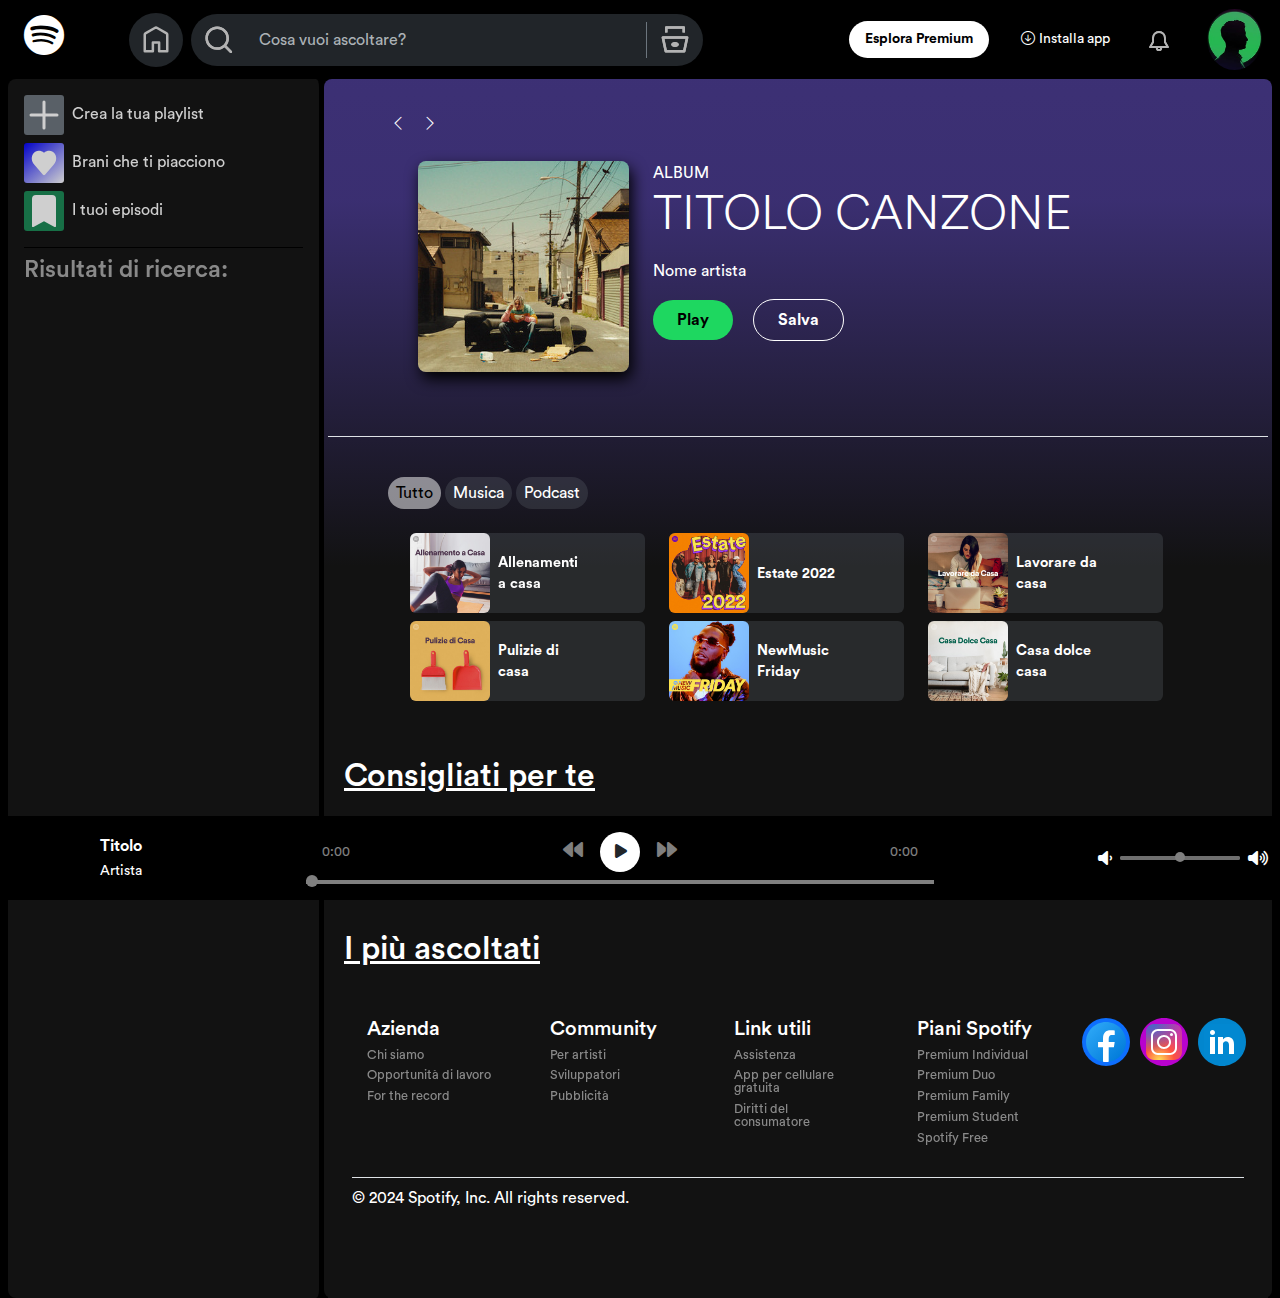
==== commit 57af1a46: "stampati artisti e ricerche su tutte le pagine" ====
--- a/index.html
+++ b/index.html
@@ -332,24 +332,23 @@
             </div>
 
             <div
-              class="container border-bottom border-white-50 pb-5"
+              class="container-fluid border-bottom border-white-50 pb-5"
               id="divSongHome"
             >
-              <div class="row justify-content-start">
-                <div class="col-2">
-                  <!--Vuota-->
-                </div>
-                <div class="col-3 col-lg-3 col-xl-2 my-3">
+              <div class="row">
+                <div class="col-lg-1">
+                  <!-- VUOTO -->
+                </div>
+                <div class="col-4 col-md-6 col-lg-4 col-xl-3 my-3">
                   <!--inserire qui la canzone random -->
                   <img
                     src="assets/imgs/main/image-12.jpg"
-                    class="rounded-3 imgShadow"
+                    class="rounded-3 imgShadow w-100"
                     alt="..."
-                    width="180"
                     id="coverRandom"
                   />
                 </div>
-                <div class="col-7 col-lg-6 col-xl-6 ms-5">
+                <div class="col-md-12 col-lg-6 col-lg-6 col-xl-6">
                   <p class="mt-3 mb-0" id="albumRandom">ALBUM</p>
                   <p class="display-5" id="titoloRandom">TITOLO CANZONE</p>
                   <p id="artistaRandom">Nome artista</p>
@@ -493,16 +492,37 @@
             </div>
           </section>
 
-          <section class="mx-5">
+          <section class="mx-3">
             <!--sezione album-->
             <div class="my-4">
-              <h2><a href="#" class="text-white">Creato per te</a></h2>
+              <h2><a href="#" class="text-white">Consigliati per te</a></h2>
             </div>
             <div class="container">
-              <div class="row justify-content-evenly" id="row">
+              <div class="row flex-nowrap" id="row">
                 <!--Qui vanno inserite le "card" dal JS-->
               </div>
             </div>
+
+            <div class="my-4">
+              <h2><a href="#" class="text-white">Artisti Popolari</a></h2>
+            </div>
+            <div class="container">
+              <div class="row flex-nowrap" id="rowArtisti">
+                <!--Qui vanno inserite le "card" dal JS-->
+              </div>
+            </div>
+
+
+            <div class="my-4">
+              <h2><a href="#" class="text-white">I più ascoltati</a></h2>
+            </div>
+            <div class="container">
+              <div class="row flex-nowrap" id="rowArtisti2">
+                <!--Qui vanno inserite le "card" dal JS-->
+              </div>
+            </div>
+
+
           </section>
           <footer
             class="container-fluid text-white backgroundMain d-flex justify-content-center mt-4"
--- a/assets/css/style.css
+++ b/assets/css/style.css
@@ -166,6 +166,12 @@
   transition: background-color 0.3s, transform 0.3s;
 }
 
+@media screen and (max-width: 992px) {
+  #btnGreenPlay {
+    display: none !important;
+  }
+}
+
 #btnGreenPlay:hover {
   background-color: #1ed760;
   transform: scale(1.1);
@@ -394,24 +400,24 @@
   color: #1ed760;
 }
 
-#row2 {
+#row2, #row, #rowArtisti, #rowArtisti2 {
   overflow: auto;
 }
 
-#row2::-webkit-scrollbar {
+#row2::-webkit-scrollbar, #row::-webkit-scrollbar, #rowArtisti::-webkit-scrollbar, #rowArtisti2::-webkit-scrollbar {
 height: 8px;
 }
-#row2::-webkit-scrollbar-track {
+#row2::-webkit-scrollbar-track, #row::-webkit-scrollbar-track, #rowArtisti::-webkit-scrollbar-track, #rowArtisti2::-webkit-scrollbar-track {
   background-color: transparent;
   width: 10px;
 }
-#row2::-webkit-scrollbar-thumb {
+#row2::-webkit-scrollbar-thumb, #row::-webkit-scrollbar-thumb, #rowArtisti::-webkit-scrollbar-thumb, #rowArtisti2::-webkit-scrollbar-thumb {
   background-repeat: no-repeat, no-repeat;
   background-color: #898989;
   border-radius: 50px;
 }
 
-#row2::-webkit-scrollbar-thumb:hover {
+#row2::-webkit-scrollbar-thumb:hover, #row::-webkit-scrollbar-thumb:hover, #rowArtisti::-webkit-scrollbar-thumb:hover, #rowArtisti2::-webkit-scrollbar-thumb:hover {
   background-repeat: no-repeat, no-repeat;
   background-color: white;
   border-radius: 50px;
@@ -524,4 +530,9 @@
 
 #search-results::-webkit-scrollbar {
   display: none;
-}+}
+
+#searchAlbum, #searchArtist, #pointerAlbum, .cursorPointer {
+  cursor: pointer;
+}
+
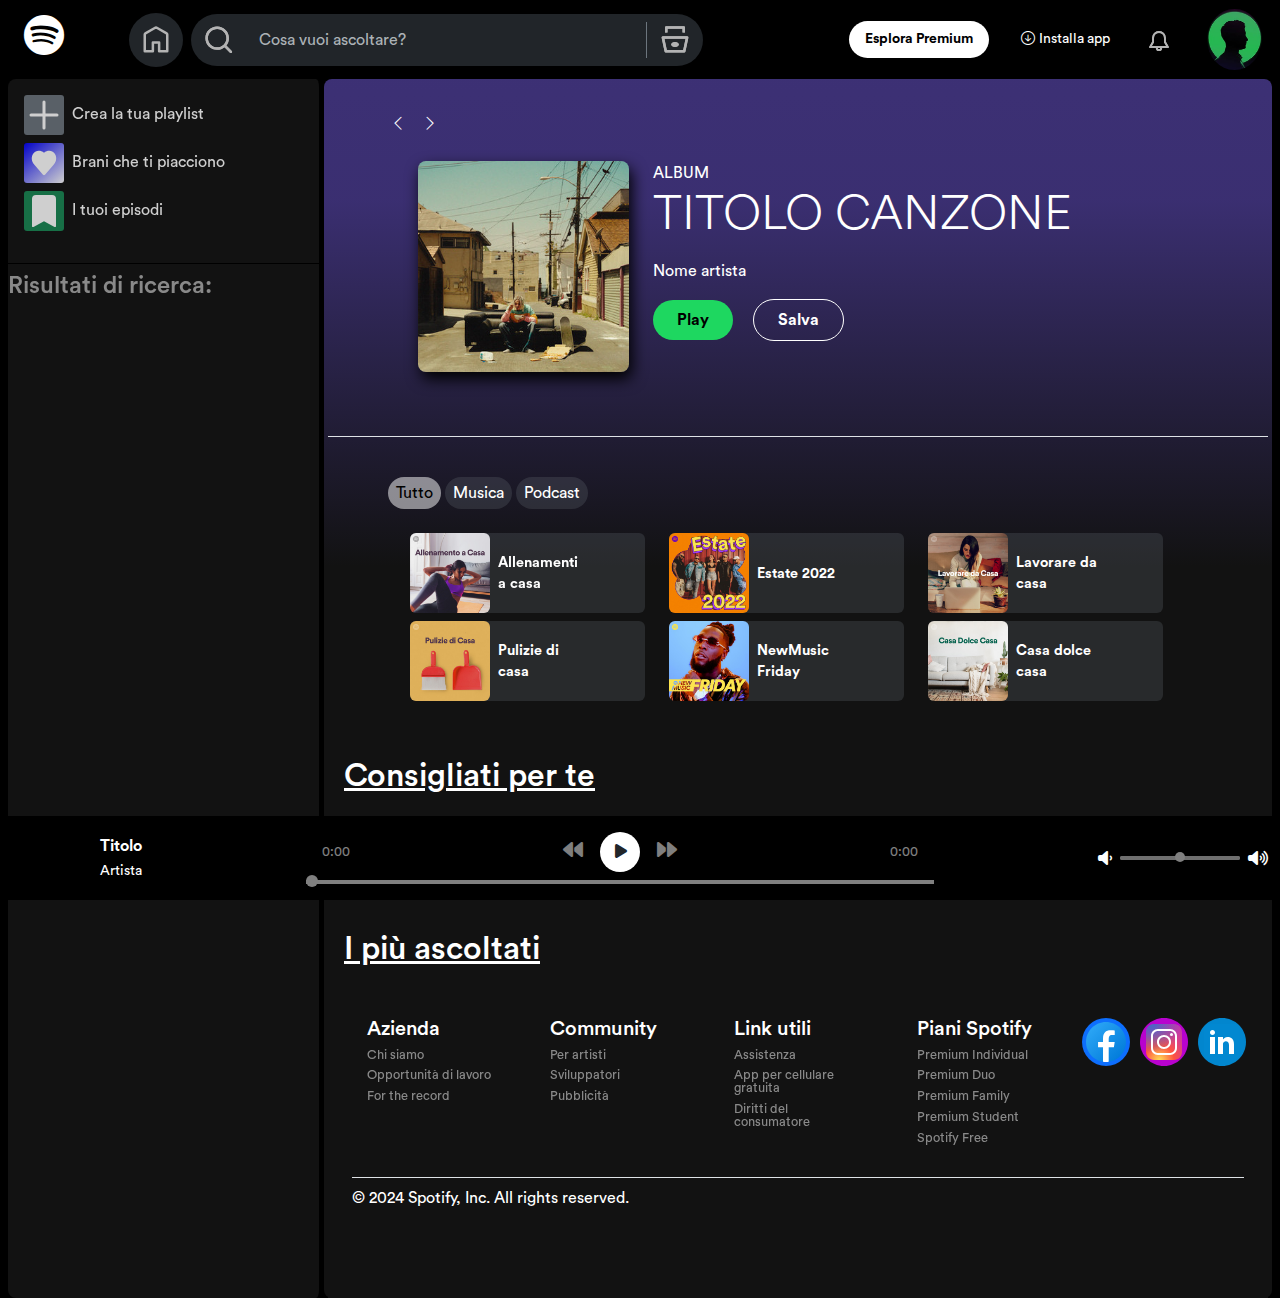
==== commit bfeaa2ed: "media query ricerca aside" ====
--- a/index.html
+++ b/index.html
@@ -1,737 +1,462 @@
 <!DOCTYPE html>
 <html lang="It">
-  <head>
-    <meta charset="UTF-8" />
-    <meta name="viewport" content="width=device-width, initial-scale=1.0" />
-    <title>Spotify</title>
-    <link
-      rel="stylesheet"
-      href="https://cdnjs.cloudflare.com/ajax/libs/font-awesome/6.6.0/css/all.min.css"
-    />
-    <link rel="stylesheet" href="assets/css/circular-font.css" />
-    <link
-      href="https://cdn.jsdelivr.net/npm/bootstrap@5.3.3/dist/css/bootstrap.min.css"
-      rel="stylesheet"
-      integrity="sha384-QWTKZyjpPEjISv5WaRU9OFeRpok6YctnYmDr5pNlyT2bRjXh0JMhjY6hW+ALEwIH"
-      crossorigin="anonymous"
-    />
-    <link
-      rel="stylesheet"
-      href="https://cdn.jsdelivr.net/npm/bootstrap-icons@1.11.3/font/bootstrap-icons.min.css"
-    />
-    <link rel="stylesheet" href="assets/css/style.css" />
-  </head>
-  <body>
-    <header class="position-sticky top-0 z-2">
-      <nav class="navbar navbar-expand bg-black" data-bs-theme="dark">
-        <div class="container-fluid justify-content-xxl-between">
-          <div class="row w-100 m-0 justify-content-between">
-            <div class="col-1 col-xxl-3">
-              <a class="navbar-brand" href="index.html"
-                ><i class="bi bi-spotify text-white fs-1"></i
-              ></a>
-            </div>
-            <div class="d-flex col-7 col-xxl-5">
-              <ul class="navbar-nav w-100">
-                <li
-                  class="nav-item align-self-center bg-dark p-1 rounded-circle me-2"
-                >
-                  <a
-                    class="nav-link text-secondary"
-                    aria-current="page"
-                    href="index.html"
-                    data-bs-toggle="tooltip"
-                    data-bs-placement="bottom"
-                    data-bs-title="Home"
-                  >
-                    <svg
-                      xmlns="http://www.w3.org/2000/svg"
-                      data-encore-id="icon"
-                      role="img"
-                      aria-hidden="true"
-                      viewBox="0 0 24 24"
-                      class="Svg-sc-ytk21e-0 bneLcE"
-                      style="fill: #b3b3b3; width: 30px"
-                    >
+
+<head>
+  <meta charset="UTF-8" />
+  <meta name="viewport" content="width=device-width, initial-scale=1.0" />
+  <title>Spotify</title>
+  <link rel="stylesheet" href="https://cdnjs.cloudflare.com/ajax/libs/font-awesome/6.6.0/css/all.min.css" />
+  <link rel="stylesheet" href="assets/css/circular-font.css" />
+  <link href="https://cdn.jsdelivr.net/npm/bootstrap@5.3.3/dist/css/bootstrap.min.css" rel="stylesheet"
+    integrity="sha384-QWTKZyjpPEjISv5WaRU9OFeRpok6YctnYmDr5pNlyT2bRjXh0JMhjY6hW+ALEwIH" crossorigin="anonymous" />
+  <link rel="stylesheet" href="https://cdn.jsdelivr.net/npm/bootstrap-icons@1.11.3/font/bootstrap-icons.min.css" />
+  <link rel="stylesheet" href="assets/css/style.css" />
+</head>
+
+<body>
+  <header class="position-sticky top-0 z-2">
+    <nav class="navbar navbar-expand bg-black" data-bs-theme="dark">
+      <div class="container-fluid justify-content-xxl-between">
+        <div class="row w-100 m-0 justify-content-between">
+          <div class="col-1 col-xxl-3">
+            <a class="navbar-brand" href="index.html"><i class="bi bi-spotify text-white fs-1"></i></a>
+          </div>
+          <div class="d-flex col-7 col-xxl-5">
+            <ul class="navbar-nav w-100">
+              <li class="nav-item align-self-center bg-dark p-1 rounded-circle me-2">
+                <a class="nav-link text-secondary" aria-current="page" href="index.html" data-bs-toggle="tooltip"
+                  data-bs-placement="bottom" data-bs-title="Home">
+                  <svg xmlns="http://www.w3.org/2000/svg" data-encore-id="icon" role="img" aria-hidden="true"
+                    viewBox="0 0 24 24" class="Svg-sc-ytk21e-0 bneLcE" style="fill: #b3b3b3; width: 30px">
+                    <path xmlns="http://www.w3.org/2000/svg"
+                      d="M12.5 3.247a1 1 0 0 0-1 0L4 7.577V20h4.5v-6a1 1 0 0 1 1-1h5a1 1 0 0 1 1 1v6H20V7.577l-7.5-4.33zm-2-1.732a3 3 0 0 1 3 0l7.5 4.33a2 2 0 0 1 1 1.732V21a1 1 0 0 1-1 1h-6.5a1 1 0 0 1-1-1v-6h-3v6a1 1 0 0 1-1 1H3a1 1 0 0 1-1-1V7.577a2 2 0 0 1 1-1.732l7.5-4.33z" />
+                  </svg>
+                </a>
+              </li>
+              <li class="nav-item align-self-center">
+                <form class="d-flex bg-dark rounded-5 search" role="search" id="navForm">
+                  <button class="btn" type="button" data-bs-toggle="tooltip" data-bs-placement="bottom"
+                    data-bs-title="Cerca" id="search-button">
+                    <svg xmlns="http://www.w3.org/2000/svg" data-encore-id="icon" role="img" aria-hidden="true"
+                      viewBox="0 0 24 24" class="Svg-sc-ytk21e-0" style="fill: #b3b3b3; width: 30px">
                       <path
-                        xmlns="http://www.w3.org/2000/svg"
-                        d="M12.5 3.247a1 1 0 0 0-1 0L4 7.577V20h4.5v-6a1 1 0 0 1 1-1h5a1 1 0 0 1 1 1v6H20V7.577l-7.5-4.33zm-2-1.732a3 3 0 0 1 3 0l7.5 4.33a2 2 0 0 1 1 1.732V21a1 1 0 0 1-1 1h-6.5a1 1 0 0 1-1-1v-6h-3v6a1 1 0 0 1-1 1H3a1 1 0 0 1-1-1V7.577a2 2 0 0 1 1-1.732l7.5-4.33z"
-                      />
-                    </svg>
-                  </a>
-                </li>
-                <li class="nav-item align-self-center">
-                  <form
-                    class="d-flex bg-dark rounded-5 search"
-                    role="search"
-                    id="navForm"
-                  >
-                    <button
-                      class="btn"
-                      type="button"
-                      data-bs-toggle="tooltip" 
-                      data-bs-placement="bottom"
-                      data-bs-title="Cerca"
-                      id="search-button"
-                    >
-                      <svg
-                        xmlns="http://www.w3.org/2000/svg"
-                        data-encore-id="icon"
-                        role="img"
-                        aria-hidden="true"
-                        viewBox="0 0 24 24"
-                        class="Svg-sc-ytk21e-0"
-                        style="fill: #b3b3b3; width: 30px"
-                      >
-                        <path
-                          d="M10.533 1.27893C5.35215 1.27893 1.12598 5.41887 1.12598 10.5579C1.12598 15.697 5.35215 19.8369 10.533 19.8369C12.767 19.8369 14.8235 19.0671 16.4402 17.7794L20.7929 22.132C21.1834 22.5226 21.8166 22.5226 22.2071 22.132C22.5976 21.7415 22.5976 21.1083 22.2071 20.7178L17.8634 16.3741C19.1616 14.7849 19.94 12.7634 19.94 10.5579C19.94 5.41887 15.7138 1.27893 10.533 1.27893ZM3.12598 10.5579C3.12598 6.55226 6.42768 3.27893 10.533 3.27893C14.6383 3.27893 17.94 6.55226 17.94 10.5579C17.94 14.5636 14.6383 17.8369 10.533 17.8369C6.42768 17.8369 3.12598 14.5636 3.12598 10.5579Z"
-                        />
-                        <path
-                          xmlns="http://www.w3.org/2000/svg"
-                          d="M10.533 1.27893C5.35215 1.27893 1.12598 5.41887 1.12598 10.5579C1.12598 15.697 5.35215 19.8369 10.533 19.8369C12.767 19.8369 14.8235 19.0671 16.4402 17.7794L20.7929 22.132C21.1834 22.5226 21.8166 22.5226 22.2071 22.132C22.5976 21.7415 22.5976 21.1083 22.2071 20.7178L17.8634 16.3741C19.1616 14.7849 19.94 12.7634 19.94 10.5579C19.94 5.41887 15.7138 1.27893 10.533 1.27893ZM3.12598 10.5579C3.12598 6.55226 6.42768 3.27893 10.533 3.27893C14.6383 3.27893 17.94 6.55226 17.94 10.5579C17.94 14.5636 14.6383 17.8369 10.533 17.8369C6.42768 17.8369 3.12598 14.5636 3.12598 10.5579Z"
-                        />
-                      </svg>
-                    </button>
-
-                    <input
-                      class="form-control border-0 focus-ring focus-ring-dark border-end border-1 border-secondary rounded-0 my-2 text-white"
-                      id="search-input"
-                      type="search"
-                      placeholder="Cosa vuoi ascoltare?"
-                      aria-label="Search"
-                    />
-                    <button
-                      class="btn search d-flex align-items-center justify-content-end"
-                      type="submit"
-                      data-bs-toggle="tooltip"
-                      data-bs-placement="bottom"
-                      data-bs-title="Naviga"
-                    >
-                      <svg
-                        xmlns="http://www.w3.org/2000/svg"
-                        data-encore-id="icon"
-                        role="img"
-                        aria-hidden="true"
-                        viewBox="0 0 24 24"
-                        class="Svg-sc-ytk21e-0 bneLcE"
-                        style="fill: #b3b3b3; width: 30px"
-                      >
-                        <path
-                          d="M15 15.5c0 1.105-1.343 2-3 2s-3-.895-3-2 1.343-2 3-2 3 .895 3 2z"
-                        />
-                        <path
-                          d="M1.513 9.37A1 1 0 0 1 2.291 9h19.418a1 1 0 0 1 .979 1.208l-2.339 11a1 1 0 0 1-.978.792H4.63a1 1 0 0 1-.978-.792l-2.339-11a1 1 0 0 1 .201-.837zM3.525 11l1.913 9h13.123l1.913-9H3.525zM4 2a1 1 0 0 1 1-1h14a1 1 0 0 1 1 1v4h-2V3H6v3H4V2z"
-                        />
-                        <path
-                          xmlns="http://www.w3.org/2000/svg"
-                          d="M15 15.5c0 1.105-1.343 2-3 2s-3-.895-3-2 1.343-2 3-2 3 .895 3 2z"
-                        />
-                        <path
-                          xmlns="http://www.w3.org/2000/svg"
-                          d="M1.513 9.37A1 1 0 0 1 2.291 9h19.418a1 1 0 0 1 .979 1.208l-2.339 11a1 1 0 0 1-.978.792H4.63a1 1 0 0 1-.978-.792l-2.339-11a1 1 0 0 1 .201-.837zM3.525 11l1.913 9h13.123l1.913-9H3.525zM4 2a1 1 0 0 1 1-1h14a1 1 0 0 1 1 1v4h-2V3H6v3H4V2z"
-                        />
-                      </svg>
-                    </button>
-                  </form>
-                </li>
-              </ul>
-            </div>
-            <div class="d-flex col-4 col-xxl-3 justify-content-end p-0">
-              <ul
-                class="navbar-nav justify-content-end justify-content-xl-between"
-              >
-                <li class="nav-item align-self-center d-none d-xl-block">
-                  <a
-                    class="nav-link btn bg-white text-black rounded-5 fw-bold nav-text px-3 py-2"
-                    href="#"
-                    >Esplora Premium</a
-                  >
-                </li>
-                <li
-                  class="nav-item align-self-center nav-text d-none d-lg-block"
-                >
-                  <a class="nav-link text-white" aria-disabled="true"
-                    ><i class="bi bi-arrow-down-circle pe-1"></i>Installa app</a
-                  >
-                </li>
-                <li class="nav-item align-self-center d-none d-lg-block">
-                  <button
-                    type="button"
-                    class="nav-link text-secondary"
-                    aria-disabled="true"
-                    data-bs-toggle="tooltip"
-                    data-bs-placement="bottom"
-                    data-bs-title="Novità"
-                  >
-                    <svg
-                      xmlns="http://www.w3.org/2000/svg"
-                      data-encore-id="icon"
-                      role="img"
-                      aria-hidden="true"
-                      viewBox="0 0 16 16"
-                      class="Svg-sc-ytk21e-0 dYnaPI"
-                      style="fill: #b3b3b3; width: 20px"
-                    >
-                      <path
-                        d="M8 1.5a4 4 0 0 0-4 4v3.27a.75.75 0 0 1-.1.373L2.255 12h11.49L12.1 9.142a.75.75 0 0 1-.1-.374V5.5a4 4 0 0 0-4-4zm-5.5 4a5.5 5.5 0 0 1 11 0v3.067l2.193 3.809a.75.75 0 0 1-.65 1.124H10.5a2.5 2.5 0 0 1-5 0H.957a.75.75 0 0 1-.65-1.124L2.5 8.569V5.5zm4.5 8a1 1 0 1 0 2 0H7z"
-                      />
-                      <path
-                        xmlns="http://www.w3.org/2000/svg"
-                        d="M8 1.5a4 4 0 0 0-4 4v3.27a.75.75 0 0 1-.1.373L2.255 12h11.49L12.1 9.142a.75.75 0 0 1-.1-.374V5.5a4 4 0 0 0-4-4zm-5.5 4a5.5 5.5 0 0 1 11 0v3.067l2.193 3.809a.75.75 0 0 1-.65 1.124H10.5a2.5 2.5 0 0 1-5 0H.957a.75.75 0 0 1-.65-1.124L2.5 8.569V5.5zm4.5 8a1 1 0 1 0 2 0H7z"
-                      />
+                        d="M10.533 1.27893C5.35215 1.27893 1.12598 5.41887 1.12598 10.5579C1.12598 15.697 5.35215 19.8369 10.533 19.8369C12.767 19.8369 14.8235 19.0671 16.4402 17.7794L20.7929 22.132C21.1834 22.5226 21.8166 22.5226 22.2071 22.132C22.5976 21.7415 22.5976 21.1083 22.2071 20.7178L17.8634 16.3741C19.1616 14.7849 19.94 12.7634 19.94 10.5579C19.94 5.41887 15.7138 1.27893 10.533 1.27893ZM3.12598 10.5579C3.12598 6.55226 6.42768 3.27893 10.533 3.27893C14.6383 3.27893 17.94 6.55226 17.94 10.5579C17.94 14.5636 14.6383 17.8369 10.533 17.8369C6.42768 17.8369 3.12598 14.5636 3.12598 10.5579Z" />
+                      <path xmlns="http://www.w3.org/2000/svg"
+                        d="M10.533 1.27893C5.35215 1.27893 1.12598 5.41887 1.12598 10.5579C1.12598 15.697 5.35215 19.8369 10.533 19.8369C12.767 19.8369 14.8235 19.0671 16.4402 17.7794L20.7929 22.132C21.1834 22.5226 21.8166 22.5226 22.2071 22.132C22.5976 21.7415 22.5976 21.1083 22.2071 20.7178L17.8634 16.3741C19.1616 14.7849 19.94 12.7634 19.94 10.5579C19.94 5.41887 15.7138 1.27893 10.533 1.27893ZM3.12598 10.5579C3.12598 6.55226 6.42768 3.27893 10.533 3.27893C14.6383 3.27893 17.94 6.55226 17.94 10.5579C17.94 14.5636 14.6383 17.8369 10.533 17.8369C6.42768 17.8369 3.12598 14.5636 3.12598 10.5579Z" />
                     </svg>
                   </button>
-                </li>
-                <li class="liGrande rounded-circle d-flex btn-group">
-                  <button
-                    type="button"
-                    class="bg-transparent border-0"
-                    data-bs-toggle="dropdown"
-                    aria-expanded="false"
-                  >
-                    <img
-                      src="assets/imgs/avatar vero.jpg"
-                      alt="avatar"
-                      class="w-100 align-self-center rounded-circle avatar"
-                    />
+
+                  <input
+                    class="form-control border-0 focus-ring focus-ring-dark border-end border-1 border-secondary rounded-0 my-2 text-white"
+                    id="search-input" type="search" placeholder="Cosa vuoi ascoltare?" aria-label="Search" />
+                  <button class="btn search d-flex align-items-center justify-content-end" type="submit"
+                    data-bs-toggle="tooltip" data-bs-placement="bottom" data-bs-title="Naviga">
+                    <svg xmlns="http://www.w3.org/2000/svg" data-encore-id="icon" role="img" aria-hidden="true"
+                      viewBox="0 0 24 24" class="Svg-sc-ytk21e-0 bneLcE" style="fill: #b3b3b3; width: 30px">
+                      <path d="M15 15.5c0 1.105-1.343 2-3 2s-3-.895-3-2 1.343-2 3-2 3 .895 3 2z" />
+                      <path
+                        d="M1.513 9.37A1 1 0 0 1 2.291 9h19.418a1 1 0 0 1 .979 1.208l-2.339 11a1 1 0 0 1-.978.792H4.63a1 1 0 0 1-.978-.792l-2.339-11a1 1 0 0 1 .201-.837zM3.525 11l1.913 9h13.123l1.913-9H3.525zM4 2a1 1 0 0 1 1-1h14a1 1 0 0 1 1 1v4h-2V3H6v3H4V2z" />
+                      <path xmlns="http://www.w3.org/2000/svg"
+                        d="M15 15.5c0 1.105-1.343 2-3 2s-3-.895-3-2 1.343-2 3-2 3 .895 3 2z" />
+                      <path xmlns="http://www.w3.org/2000/svg"
+                        d="M1.513 9.37A1 1 0 0 1 2.291 9h19.418a1 1 0 0 1 .979 1.208l-2.339 11a1 1 0 0 1-.978.792H4.63a1 1 0 0 1-.978-.792l-2.339-11a1 1 0 0 1 .201-.837zM3.525 11l1.913 9h13.123l1.913-9H3.525zM4 2a1 1 0 0 1 1-1h14a1 1 0 0 1 1 1v4h-2V3H6v3H4V2z" />
+                    </svg>
                   </button>
-                  <ul class="dropdown-menu dropdown-menu-end">
-                    <li>
-                      <button
-                        class="dropdown-item d-flex justify-content-between"
-                        type="button"
-                      >
-                        Account <i class="bi bi-box-arrow-up-right"></i>
-                      </button>
-                    </li>
-                    <li>
-                      <button class="dropdown-item" type="button">
-                        Profilo
-                      </button>
-                    </li>
-                    <li>
-                      <button
-                        class="dropdown-item d-flex justify-content-between"
-                        type="button"
-                      >
-                        Effettua l'upgrade a premium<i
-                          class="bi bi-box-arrow-up-right ms-3"
-                        ></i>
-                      </button>
-                    </li>
-                    <li>
-                      <button class="dropdown-item" type="button">
-                        Impostazioni
-                      </button>
-                    </li>
-                    <li><hr class="dropdown-divider" /></li>
-                    <li><a class="dropdown-item" href="#">Esci</a></li>
-                  </ul>
+                </form>
+              </li>
+            </ul>
+          </div>
+          <div class="d-flex col-4 col-xxl-3 justify-content-end p-0">
+            <ul class="navbar-nav justify-content-end justify-content-xl-between">
+              <li class="nav-item align-self-center d-none d-xl-block">
+                <a class="nav-link btn bg-white text-black rounded-5 fw-bold nav-text px-3 py-2" href="#">Esplora
+                  Premium</a>
+              </li>
+              <li class="nav-item align-self-center nav-text d-none d-lg-block">
+                <a class="nav-link text-white" aria-disabled="true"><i class="bi bi-arrow-down-circle pe-1"></i>Installa
+                  app</a>
+              </li>
+              <li class="nav-item align-self-center d-none d-lg-block">
+                <button type="button" class="nav-link text-secondary" aria-disabled="true" data-bs-toggle="tooltip"
+                  data-bs-placement="bottom" data-bs-title="Novità">
+                  <svg xmlns="http://www.w3.org/2000/svg" data-encore-id="icon" role="img" aria-hidden="true"
+                    viewBox="0 0 16 16" class="Svg-sc-ytk21e-0 dYnaPI" style="fill: #b3b3b3; width: 20px">
+                    <path
+                      d="M8 1.5a4 4 0 0 0-4 4v3.27a.75.75 0 0 1-.1.373L2.255 12h11.49L12.1 9.142a.75.75 0 0 1-.1-.374V5.5a4 4 0 0 0-4-4zm-5.5 4a5.5 5.5 0 0 1 11 0v3.067l2.193 3.809a.75.75 0 0 1-.65 1.124H10.5a2.5 2.5 0 0 1-5 0H.957a.75.75 0 0 1-.65-1.124L2.5 8.569V5.5zm4.5 8a1 1 0 1 0 2 0H7z" />
+                    <path xmlns="http://www.w3.org/2000/svg"
+                      d="M8 1.5a4 4 0 0 0-4 4v3.27a.75.75 0 0 1-.1.373L2.255 12h11.49L12.1 9.142a.75.75 0 0 1-.1-.374V5.5a4 4 0 0 0-4-4zm-5.5 4a5.5 5.5 0 0 1 11 0v3.067l2.193 3.809a.75.75 0 0 1-.65 1.124H10.5a2.5 2.5 0 0 1-5 0H.957a.75.75 0 0 1-.65-1.124L2.5 8.569V5.5zm4.5 8a1 1 0 1 0 2 0H7z" />
+                  </svg>
+                </button>
+              </li>
+              <li class="liGrande rounded-circle d-flex btn-group">
+                <button type="button" class="bg-transparent border-0" data-bs-toggle="dropdown" aria-expanded="false">
+                  <img src="assets/imgs/avatar vero.jpg" alt="avatar"
+                    class="w-100 align-self-center rounded-circle avatar" />
+                </button>
+                <ul class="dropdown-menu dropdown-menu-end">
+                  <li>
+                    <button class="dropdown-item d-flex justify-content-between" type="button">
+                      Account <i class="bi bi-box-arrow-up-right"></i>
+                    </button>
+                  </li>
+                  <li>
+                    <button class="dropdown-item" type="button">
+                      Profilo
+                    </button>
+                  </li>
+                  <li>
+                    <button class="dropdown-item d-flex justify-content-between" type="button">
+                      Effettua l'upgrade a premium<i class="bi bi-box-arrow-up-right ms-3"></i>
+                    </button>
+                  </li>
+                  <li>
+                    <button class="dropdown-item" type="button">
+                      Impostazioni
+                    </button>
+                  </li>
+                  <li>
+                    <hr class="dropdown-divider" />
+                  </li>
+                  <li><a class="dropdown-item" href="#">Esci</a></li>
+                </ul>
+              </li>
+            </ul>
+          </div>
+        </div>
+      </div>
+    </nav>
+  </header>
+
+  <div class="container-fluid">
+    <div class="row g-2">
+      <div class="col-md-5 col-lg-4 col-xl-3 p-0 backgroundMain rounded-3 border-end border-5 border-black">
+        <!--QUI CI VA L'ASIDE-->
+        <aside class=" stickyAside">
+          <div class="border-bottom border-black p-3">
+            <ul class="list-unstyled text-white row">
+              <li class="asideItem mb-2 col-12">
+                <a class="nav-link" href="javascript:void(0)">
+                  <svg data-encore-id="icon" role="img" width="40px" height="40px" aria-hidden="true"
+                    viewBox="0 0 16 16" class="bg-secondary p-1 me-1" fill="currentColor" style="border-radius: 3px">
+                    <path
+                      d="M15.25 8a.75.75 0 0 1-.75.75H8.75v5.75a.75.75 0 0 1-1.5 0V8.75H1.5a.75.75 0 0 1 0-1.5h5.75V1.5a.75.75 0 0 1 1.5 0v5.75h5.75a.75.75 0 0 1 .75.75z">
+                    </path>
+                  </svg>
+                  <span>Crea la tua playlist</span>
+                </a>
+              </li>
+              <li class="asideItem mb-2 col-12">
+                <a class="nav-link" href="javascript:void(0)">
+                  <svg class="w-6 h-6 text-gray-800 dark:text-white me-1" style="border-radius: 3px" aria-hidden="true"
+                    xmlns="http://www.w3.org/2000/svg" width="40px" height="40px" fill="white" viewBox="0 0 24 24">
+                    <path
+                      d="m12.75 20.66 6.184-7.098c2.677-2.884 2.559-6.506.754-8.705-.898-1.095-2.206-1.816-3.72-1.855-1.293-.034-2.652.43-3.963 1.442-1.315-1.012-2.678-1.476-3.973-1.442-1.515.04-2.825.76-3.724 1.855-1.806 2.201-1.915 5.823.772 8.706l6.183 7.097c.19.216.46.34.743.34a.985.985 0 0 0 .743-.34Z" />
+                  </svg>
+                  <span>Brani che ti piacciono</span>
+                </a>
+              </li>
+              <li class="asideItem col-12">
+                <a class="nav-link" href="javascript:void(0)">
+                  <svg width="40px" height="40px" fill="currentColor" class="bg-success p-1 me-1" viewBox="0 0 16 16"
+                    style="border-radius: 3px">
+                    <path
+                      d="M2 2v13.5a.5.5 0 0 0 .74.439L8 13.069l5.26 2.87A.5.5 0 0 0 14 15.5V2a2 2 0 0 0-2-2H4a2 2 0 0 0-2 2" />
+                  </svg>
+                  <span>I tuoi episodi</span>
+                </a>
+              </li>
+            </ul>
+          </div>
+
+          <!-- STAMPA RICERCA -->
+          <h4 class="text-white-50 py-2">Risultati di ricerca:</h4>
+          <div id="search-results" class="container-fluid my-2 text-white p-0">
+            
+          </div>
+        </aside>
+      </div>
+      <!--COMINCIA MAIN-->
+      <main class="col-md-7 col-lg-8 col-xl-9 gradientViolet text-white rounded-3 g-2 ms-0">
+        <div class="m-0 p-0 rounded-1">
+          <div class="m-2">
+            <button class="rounded-circle border-0 bg-transparent text-white mt-4 ms-5" id="btnBack">
+              <i class="bi bi-chevron-left"></i>
+            </button>
+            <button class="rounded-circle border-0 bg-transparent text-white" id="btnForward">
+              <i class="bi bi-chevron-right"></i>
+            </button>
+          </div>
+
+          <div class="container-fluid border-bottom border-white-50 pb-5" id="divSongHome">
+            <div class="row">
+              <div class="col-lg-1">
+                <!-- VUOTO -->
+              </div>
+              <div class="col-4 col-md-6 col-lg-4 col-xl-3 my-3">
+                <!--inserire qui la canzone random -->
+                <img src="assets/imgs/main/image-12.jpg" class="rounded-3 imgShadow w-100" alt="..." id="coverRandom" />
+              </div>
+              <div class="col-md-12 col-lg-6 col-lg-6 col-xl-6">
+                <p class="mt-3 mb-0" id="albumRandom">ALBUM</p>
+                <p class="display-5" id="titoloRandom">TITOLO CANZONE</p>
+                <p id="artistaRandom">Nome artista</p>
+                <button type="button" class="greenSpotify fw-bold border-0 rounded-5 px-4 py-2 me-3 mb-2"
+                  id="btnPlayRandom">
+                  Play
+                </button>
+                <button type="button"
+                  class="rounded-5 fw-bold bg-transparent border border-white text-white px-4 py-2 me-5 mb-2">
+                  Salva
+                </button>
+              </div>
+            </div>
+          </div>
+        </div>
+        <section class="container pt-4 mb-5">
+          <!--Qui sezione musica playlist-->
+          <div class="my-3 mx-5">
+            <button type="button" class="rounded-5 bg-white bg-opacity-50 border-0 text-black px-2 py-1">
+              Tutto
+            </button>
+            <button type="button" class="rounded-5 border-0 bg-secondary bg-opacity-25 text-white px-2 py-1">
+              Musica
+            </button>
+            <button type="button" class="rounded-5 border-0 t bg-secondary bg-opacity-25 text-white px-2 py-1 me-5">
+              Podcast
+            </button>
+          </div>
+
+          <div class="row flex-lg-nowrap justify-content-center fw-bold">
+            <div class="col-8 col-lg-5 col-xl-3 p-0 me-4">
+              <div class="d-flex align-items-center bg-secondary bg-opacity-25 border-0 my-2 pe-5 album-grow rounded-2">
+                <div>
+                  <img src="assets/imgs/main/image-14.jpg" alt="..." width="80" class="rounded-2" />
+                </div>
+                <div class="px-2 pt-3 position-relative">
+                  <p class="fontPlaylists">Allenamenti a casa</p>
+                </div>
+              </div>
+              <div class="d-flex align-items-center bg-secondary bg-opacity-25 border-0 my-2 pe-5 album-grow rounded-2">
+                <div>
+                  <img src="assets/imgs/main/image-13.jpg" alt="..." width="80" class="rounded-2" />
+                </div>
+                <div class="px-2 pt-3">
+                  <p class="fontPlaylists">Pulizie di casa</p>
+                </div>
+              </div>
+            </div>
+            <div class="col-8 col-lg-5 col-xl-3 p-0 me-4">
+              <div class="d-flex align-items-center bg-secondary bg-opacity-25 border-0 my-2 pe-5 album-grow rounded-2">
+                <div>
+                  <img src="assets/imgs/main/image-18.jpg" alt="..." width="80" class="rounded-2" />
+                </div>
+                <div class="px-2 pt-3">
+                  <p class="fontPlaylists">Estate 2022</p>
+                </div>
+              </div>
+              <div class="d-flex align-items-center bg-secondary bg-opacity-25 border-0 my-2 pe-5 album-grow rounded-2">
+                <div>
+                  <img src="assets/imgs/main/image-17.jpg" alt="..." width="80" class="rounded-2" />
+                </div>
+                <div class="px-2 pt-3">
+                  <p class="fontPlaylists">NewMusic Friday</p>
+                </div>
+              </div>
+            </div>
+            <div class="col-8 d-lg-none d-xl-grid col-xl-3 p-0 me-4">
+              <div class="d-flex align-items-center bg-secondary bg-opacity-25 border-0 my-2 pe-5 album-grow rounded-2">
+                <div>
+                  <img src="assets/imgs/main/image-16.jpg" alt="..." width="80" class="rounded-2" />
+                </div>
+                <div class="px-2 pt-3">
+                  <p class="fontPlaylists">Lavorare da casa</p>
+                </div>
+              </div>
+              <div class="d-flex align-items-center bg-secondary bg-opacity-25 border-0 mb-2 pe-5 album-grow rounded-2">
+                <div>
+                  <img src="assets/imgs/main/image-15.jpg" alt="..." width="80" class="rounded-2" />
+                </div>
+                <div class="px-2 pt-3">
+                  <p class="fontPlaylists">Casa dolce casa</p>
+                </div>
+              </div>
+            </div>
+          </div>
+        </section>
+
+        <section class="mx-3">
+          <!--sezione album-->
+          <div class="my-4">
+            <h2><a href="#" class="text-white">Consigliati per te</a></h2>
+          </div>
+          <div class="container">
+            <div class="row flex-nowrap" id="row">
+              <!--Qui vanno inserite le "card" dal JS-->
+            </div>
+          </div>
+
+          <div class="my-4">
+            <h2><a href="#" class="text-white">Artisti Popolari</a></h2>
+          </div>
+          <div class="container">
+            <div class="row flex-nowrap" id="rowArtisti">
+              <!--Qui vanno inserite le "card" dal JS-->
+            </div>
+          </div>
+
+          <div class="my-4">
+            <h2><a href="#" class="text-white">I più ascoltati</a></h2>
+          </div>
+          <div class="container">
+            <div class="row flex-nowrap" id="rowArtisti2">
+              <!--Qui vanno inserite le "card" dal JS-->
+            </div>
+          </div>
+        </section>
+        <footer class="container-fluid text-white backgroundMain d-flex justify-content-center mt-4">
+          <div class="row w-100 justify-content-xl-around">
+            <div class="col-3 col-xl-2 d-flex flex-column">
+              <h5 class="font-weight-bold">Azienda</h5>
+              <ul class="nav flex-column">
+                <li class="nav-item mb-2">
+                  <a href="#" class="nav-link p-0 text-white">Chi siamo</a>
+                </li>
+                <li class="nav-item mb-2">
+                  <a href="#" class="nav-link p-0 text-white">Opportunità di lavoro</a>
+                </li>
+                <li class="nav-item mb-2">
+                  <a href="#" class="nav-link p-0 text-white">For the record</a>
                 </li>
               </ul>
             </div>
+            <div class="col-3 col-xl-2 d-flex flex-column">
+              <h5 class="font-weight-bold">Community</h5>
+              <ul class="nav flex-column">
+                <li class="nav-item mb-2">
+                  <a href="#" class="nav-link p-0 text-white">Per artisti</a>
+                </li>
+                <li class="nav-item mb-2">
+                  <a href="#" class="nav-link p-0 text-white">Sviluppatori</a>
+                </li>
+                <li class="nav-item mb-2">
+                  <a href="#" class="nav-link p-0 text-white">Pubblicità</a>
+                </li>
+              </ul>
+            </div>
+
+            <div class="col-3 col-xl-2 d-flex flex-column">
+              <h5 class="font-weight-bold">Link utili</h5>
+              <ul class="nav flex-column">
+                <li class="nav-item mb-2">
+                  <a href="#" class="nav-link p-0 text-white">Assistenza</a>
+                </li>
+                <li class="nav-item mb-2">
+                  <a href="#" class="nav-link p-0 text-white">App per cellulare gratuita</a>
+                </li>
+                <li class="nav-item mb-2">
+                  <a href="#" class="nav-link p-0 text-white">Diritti del consumatore</a>
+                </li>
+              </ul>
+            </div>
+            <div class="col-3 col-xl-2 d-flex flex-column">
+              <h5 class="font-weight-bold">Piani Spotify</h5>
+              <ul class="nav flex-column">
+                <li class="nav-item mb-2">
+                  <a href="#" class="nav-link p-0 text-white">Premium Individual</a>
+                </li>
+                <li class="nav-item mb-2">
+                  <a href="#" class="nav-link p-0 text-white">Premium Duo</a>
+                </li>
+                <li class="nav-item mb-2">
+                  <a href="#" class="nav-link p-0 text-white">Premium Family</a>
+                </li>
+                <li class="nav-item mb-2">
+                  <a href="#" class="nav-link p-0 text-white">Premium Student</a>
+                </li>
+                <li class="nav-item mb-2">
+                  <a href="#" class="nav-link p-0 text-white">Spotify Free</a>
+                </li>
+              </ul>
+            </div>
+            <div class="col-12 col-xl-2">
+              <!-- Section: Social media -->
+              <section class="d-flex justify-content-center">
+                <!-- Facebook -->
+                <a class="btn btn-floating p-0 mx-1" href="https://www.facebook.com/Spotify/" role="button"
+                  target="_blank">
+                  <img class="bg-primary rounded-circle" src="assets/img/icons8-facebook-nuovo.svg" alt="" /></a>
+                <!-- Instagram -->
+                <a class="btn btn-floating p-0 mx-1" href="https://www.instagram.com/spotify/" role="button"
+                  target="_blank"><img src="assets/img/icons8-instagram (1).svg" alt="" /></a>
+
+                <!-- Linkedin -->
+                <a class="btn btn-floating p-0 mx-1" href="https://it.linkedin.com/company/spotify" role="button"
+                  target="_blank"><img src="assets/img/icons8-linkedin.svg" alt="" /></a>
+              </section>
+            </div>
+            <div class="container my-3">
+              <footer class="backgroundMain text-end text-white mb-5">
+                <div class="d-flex flex-column flex-sm-row justify-content-between py-2 my-2 border-top">
+                  <p>&copy; 2024 Spotify, Inc. All rights reserved.</p>
+                </div>
+              </footer>
+            </div>
+          </div>
+        </footer>
+      </main>
+    </div>
+  </div>
+
+  <section>
+    <div class="bg-black text-white fixed-bottom py-2">
+      <div class="container-fluid d-flex justify-content-between align-items-center">
+        <!-- Informazioni brano -->
+        <div class="d-flex align-items-center">
+          <div class="playerImg me-2">
+            <img src="" alt="" class="w-100 rounded-3" id="playerImg" />
+          </div>
+          <div>
+            <p class="mb-0" id="song-title">Titolo</p>
+            <small id="artist-name">Artista</small>
           </div>
         </div>
-      </nav>
-    </header>
-
-    <div class="container-fluid">
-      <div class="row g-2">
-        <div
-          class="col-md-5 col-lg-4 col-xl-3 p-0 backgroundMain rounded-3 border-end border-5 border-black"
-        >
-          <!--QUI CI VA L'ASIDE-->
-          <aside class="p-3 stickyAside">
-            <div class="border-bottom border-black">
-              <ul class="list-unstyled text-white row">
-                <li class="asideItem mb-2 col-12">
-                  <a class="nav-link" href="javascript:void(0)">
-                    <svg
-                      data-encore-id="icon"
-                      role="img"
-                      width="40px"
-                      height="40px"
-                      aria-hidden="true"
-                      viewBox="0 0 16 16"
-                      class="bg-secondary p-1 me-1"
-                      fill="currentColor"
-                      style="border-radius: 3px"
-                    >
-                      <path
-                        d="M15.25 8a.75.75 0 0 1-.75.75H8.75v5.75a.75.75 0 0 1-1.5 0V8.75H1.5a.75.75 0 0 1 0-1.5h5.75V1.5a.75.75 0 0 1 1.5 0v5.75h5.75a.75.75 0 0 1 .75.75z"
-                      ></path>
-                    </svg>
-                    <span>Crea la tua playlist</span>
-                  </a>
-                </li>
-                <li class="asideItem mb-2 col-12">
-                  <a class="nav-link" href="javascript:void(0)">
-                    <svg
-                      class="w-6 h-6 text-gray-800 dark:text-white me-1"
-                      style="border-radius: 3px"
-                      aria-hidden="true"
-                      xmlns="http://www.w3.org/2000/svg"
-                      width="40px"
-                      height="40px"
-                      fill="white"
-                      viewBox="0 0 24 24"
-                    >
-                      <path
-                        d="m12.75 20.66 6.184-7.098c2.677-2.884 2.559-6.506.754-8.705-.898-1.095-2.206-1.816-3.72-1.855-1.293-.034-2.652.43-3.963 1.442-1.315-1.012-2.678-1.476-3.973-1.442-1.515.04-2.825.76-3.724 1.855-1.806 2.201-1.915 5.823.772 8.706l6.183 7.097c.19.216.46.34.743.34a.985.985 0 0 0 .743-.34Z"
-                      />
-                    </svg>
-                    <span>Brani che ti piacciono</span>
-                  </a>
-                </li>
-                <li class="asideItem col-12">
-                  <a class="nav-link" href="javascript:void(0)">
-                    <svg
-                      width="40px"
-                      height="40px"
-                      fill="currentColor"
-                      class="bg-success p-1 me-1"
-                      viewBox="0 0 16 16"
-                      style="border-radius: 3px"
-                    >
-                      <path
-                        d="M2 2v13.5a.5.5 0 0 0 .74.439L8 13.069l5.26 2.87A.5.5 0 0 0 14 15.5V2a2 2 0 0 0-2-2H4a2 2 0 0 0-2 2"
-                      />
-                    </svg>
-                    <span>I tuoi episodi</span>
-                  </a>
-                </li>
-              </ul>
-            </div>
-
-
-              <!-- STAMPA RICERCA -->
-              <h4 class="text-white-50 py-2">Risultati di ricerca:</h4>
-              <div id="search-results" class="container my-2 text-white p-0">
-
-              </div>
-
-
-          </aside>
+
+        <!-- Bottoni Player -->
+        <div class="d-flex flex-column w-50 mt-2 mx-auto">
+          <div class="d-flex justify-content-between align-items-center w-100 px-3">
+            <span id="current-time">0:00</span>
+            <div class="d-flex align-items-center">
+              <button class="btn text-white-50 btn-sm btn-previous" id="playerBtnBack">
+                <i class="fas fa-backward fs-5"></i>
+              </button>
+              <button class="btn bg-white text-dark rounded-circle btn-play mx-2">
+                <i class="fas fa-play"></i>
+              </button>
+              <button class="btn text-white-50 btn-sm btn-next" id="playerBtnForward">
+                <i class="fas fa-forward fs-5"></i>
+              </button>
+            </div>
+            <span id="total-time">0:00</span>
+          </div>
+          <input type="range" class="my-2" id="progress-bar" min="0" value="0" max="100" style="width: 100%" />
         </div>
-        <!--COMINCIA MAIN-->
-        <main class="col-md-7 col-lg-8 col-xl-9 gradientViolet text-white rounded-3 g-2 ms-0">
-          <div class="m-0 p-0 rounded-1">
-            <div class="m-2">
-              <button
-                class="rounded-circle border-0 bg-transparent text-white mt-4 ms-5"
-                id="btnBack"
-              >
-                <i class="bi bi-chevron-left"></i>
-              </button>
-              <button
-                class="rounded-circle border-0 bg-transparent text-white"
-                id="btnForward"
-              >
-                <i class="bi bi-chevron-right"></i>
-              </button>
-            </div>
-
-            <div
-              class="container-fluid border-bottom border-white-50 pb-5"
-              id="divSongHome"
-            >
-              <div class="row">
-                <div class="col-lg-1">
-                  <!-- VUOTO -->
-                </div>
-                <div class="col-4 col-md-6 col-lg-4 col-xl-3 my-3">
-                  <!--inserire qui la canzone random -->
-                  <img
-                    src="assets/imgs/main/image-12.jpg"
-                    class="rounded-3 imgShadow w-100"
-                    alt="..."
-                    id="coverRandom"
-                  />
-                </div>
-                <div class="col-md-12 col-lg-6 col-lg-6 col-xl-6">
-                  <p class="mt-3 mb-0" id="albumRandom">ALBUM</p>
-                  <p class="display-5" id="titoloRandom">TITOLO CANZONE</p>
-                  <p id="artistaRandom">Nome artista</p>
-                  <button
-                    type="button"
-                    class="greenSpotify fw-bold border-0 rounded-5 px-4 py-2 me-3 mb-2"
-                    id="btnPlayRandom"
-                  >
-                    Play
-                  </button>
-                  <button
-                    type="button"
-                    class="rounded-5 fw-bold bg-transparent border border-white text-white px-4 py-2 me-5 mb-2"
-                  >
-                    Salva
-                  </button>
-                </div>
-              </div>
-            </div>
-          </div>
-          <section class="container pt-4 mb-5">
-            <!--Qui sezione musica playlist-->
-            <div class="my-3 mx-5">
-              <button
-                type="button"
-                class="rounded-5 bg-white bg-opacity-50 border-0 text-black px-2 py-1"
-              >
-                Tutto
-              </button>
-              <button
-                type="button"
-                class="rounded-5 border-0 bg-secondary bg-opacity-25 text-white px-2 py-1"
-              >
-                Musica
-              </button>
-              <button
-                type="button"
-                class="rounded-5 border-0 t bg-secondary bg-opacity-25 text-white px-2 py-1 me-5"
-              >
-                Podcast
-              </button>
-            </div>
-
-            <div class="row flex-lg-nowrap justify-content-center fw-bold">
-              <div class="col-8 col-lg-5 col-xl-3 p-0 me-4">
-                <div
-                  class="d-flex align-items-center bg-secondary bg-opacity-25 border-0 my-2 pe-5 album-grow rounded-2"
-                >
-                  <div>
-                    <img
-                      src="assets/imgs/main/image-14.jpg"
-                      alt="..."
-                      width="80"
-                      class="rounded-2"
-                    />
-                  </div>
-                  <div class="px-2 pt-3 position-relative">
-                    <p class="fontPlaylists">Allenamenti a casa</p>
-                  </div>
-                </div>
-                <div
-                  class="d-flex align-items-center bg-secondary bg-opacity-25 border-0 my-2 pe-5 album-grow rounded-2"
-                >
-                  <div>
-                    <img
-                      src="assets/imgs/main/image-13.jpg"
-                      alt="..."
-                      width="80"
-                      class="rounded-2"
-                    />
-                  </div>
-                  <div class="px-2 pt-3">
-                    <p class="fontPlaylists">Pulizie di casa</p>
-                  </div>
-                </div>
-              </div>
-              <div class="col-8 col-lg-5 col-xl-3 p-0 me-4">
-                <div
-                  class="d-flex align-items-center bg-secondary bg-opacity-25 border-0 my-2 pe-5 album-grow rounded-2"
-                >
-                  <div>
-                    <img
-                      src="assets/imgs/main/image-18.jpg"
-                      alt="..."
-                      width="80"
-                      class="rounded-2"
-                    />
-                  </div>
-                  <div class="px-2 pt-3">
-                    <p class="fontPlaylists">Estate 2022</p>
-                  </div>
-                </div>
-                <div
-                  class="d-flex align-items-center bg-secondary bg-opacity-25 border-0 my-2 pe-5 album-grow rounded-2"
-                >
-                  <div>
-                    <img
-                      src="assets/imgs/main/image-17.jpg"
-                      alt="..."
-                      width="80"
-                      class="rounded-2"
-                    />
-                  </div>
-                  <div class="px-2 pt-3">
-                    <p class="fontPlaylists">NewMusic Friday</p>
-                  </div>
-                </div>
-              </div>
-              <div class="col-8 d-lg-none d-xl-grid col-xl-3 p-0 me-4">
-                <div
-                  class="d-flex align-items-center bg-secondary bg-opacity-25 border-0 my-2 pe-5 album-grow rounded-2"
-                >
-                  <div>
-                    <img
-                      src="assets/imgs/main/image-16.jpg"
-                      alt="..."
-                      width="80"
-                      class="rounded-2"
-                    />
-                  </div>
-                  <div class="px-2 pt-3">
-                    <p class="fontPlaylists">Lavorare da casa</p>
-                  </div>
-                </div>
-                <div
-                  class="d-flex align-items-center bg-secondary bg-opacity-25 border-0 mb-2 pe-5 album-grow rounded-2"
-                >
-                  <div>
-                    <img
-                      src="assets/imgs/main/image-15.jpg"
-                      alt="..."
-                      width="80"
-                      class="rounded-2"
-                    />
-                  </div>
-                  <div class="px-2 pt-3">
-                    <p class="fontPlaylists">Casa dolce casa</p>
-                  </div>
-                </div>
-              </div>
-            </div>
-          </section>
-
-          <section class="mx-3">
-            <!--sezione album-->
-            <div class="my-4">
-              <h2><a href="#" class="text-white">Consigliati per te</a></h2>
-            </div>
-            <div class="container">
-              <div class="row flex-nowrap" id="row">
-                <!--Qui vanno inserite le "card" dal JS-->
-              </div>
-            </div>
-
-            <div class="my-4">
-              <h2><a href="#" class="text-white">Artisti Popolari</a></h2>
-            </div>
-            <div class="container">
-              <div class="row flex-nowrap" id="rowArtisti">
-                <!--Qui vanno inserite le "card" dal JS-->
-              </div>
-            </div>
-
-
-            <div class="my-4">
-              <h2><a href="#" class="text-white">I più ascoltati</a></h2>
-            </div>
-            <div class="container">
-              <div class="row flex-nowrap" id="rowArtisti2">
-                <!--Qui vanno inserite le "card" dal JS-->
-              </div>
-            </div>
-
-
-          </section>
-          <footer
-            class="container-fluid text-white backgroundMain d-flex justify-content-center mt-4"
-          >
-            <div class="row w-100 justify-content-xl-around">
-              <div class="col-3 col-xl-2 d-flex flex-column">
-                <h5 class="font-weight-bold">Azienda</h5>
-                <ul class="nav flex-column">
-                  <li class="nav-item mb-2">
-                    <a href="#" class="nav-link p-0 text-white">Chi siamo</a>
-                  </li>
-                  <li class="nav-item mb-2">
-                    <a href="#" class="nav-link p-0 text-white"
-                      >Opportunità di lavoro</a
-                    >
-                  </li>
-                  <li class="nav-item mb-2">
-                    <a href="#" class="nav-link p-0 text-white"
-                      >For the record</a
-                    >
-                  </li>
-                </ul>
-              </div>
-              <div class="col-3 col-xl-2 d-flex flex-column">
-                <h5 class="font-weight-bold">Community</h5>
-                <ul class="nav flex-column">
-                  <li class="nav-item mb-2">
-                    <a href="#" class="nav-link p-0 text-white">Per artisti</a>
-                  </li>
-                  <li class="nav-item mb-2">
-                    <a href="#" class="nav-link p-0 text-white">Sviluppatori</a>
-                  </li>
-                  <li class="nav-item mb-2">
-                    <a href="#" class="nav-link p-0 text-white">Pubblicità</a>
-                  </li>
-                </ul>
-              </div>
-
-              <div class="col-3 col-xl-2 d-flex flex-column">
-                <h5 class="font-weight-bold">Link utili</h5>
-                <ul class="nav flex-column">
-                  <li class="nav-item mb-2">
-                    <a href="#" class="nav-link p-0 text-white">Assistenza</a>
-                  </li>
-                  <li class="nav-item mb-2">
-                    <a href="#" class="nav-link p-0 text-white"
-                      >App per cellulare gratuita</a
-                    >
-                  </li>
-                  <li class="nav-item mb-2">
-                    <a href="#" class="nav-link p-0 text-white"
-                      >Diritti del consumatore</a
-                    >
-                  </li>
-                </ul>
-              </div>
-              <div class="col-3 col-xl-2 d-flex flex-column">
-                <h5 class="font-weight-bold">Piani Spotify</h5>
-                <ul class="nav flex-column">
-                  <li class="nav-item mb-2">
-                    <a href="#" class="nav-link p-0 text-white"
-                      >Premium Individual</a
-                    >
-                  </li>
-                  <li class="nav-item mb-2">
-                    <a href="#" class="nav-link p-0 text-white">Premium Duo</a>
-                  </li>
-                  <li class="nav-item mb-2">
-                    <a href="#" class="nav-link p-0 text-white"
-                      >Premium Family</a
-                    >
-                  </li>
-                  <li class="nav-item mb-2">
-                    <a href="#" class="nav-link p-0 text-white"
-                      >Premium Student</a
-                    >
-                  </li>
-                  <li class="nav-item mb-2">
-                    <a href="#" class="nav-link p-0 text-white">Spotify Free</a>
-                  </li>
-                </ul>
-              </div>
-              <div class="col-12 col-xl-2">
-                <!-- Section: Social media -->
-                <section class="d-flex justify-content-center">
-                  <!-- Facebook -->
-                  <a
-                    class="btn btn-floating p-0 mx-1"
-                    href="https://www.facebook.com/Spotify/"
-                    role="button"
-                    target="_blank"
-                  >
-                    <img
-                      class="bg-primary rounded-circle"
-                      src="assets/img/icons8-facebook-nuovo.svg"
-                      alt=""
-                  /></a>
-                  <!-- Instagram -->
-                  <a
-                    class="btn btn-floating p-0 mx-1"
-                    href="https://www.instagram.com/spotify/"
-                    role="button"
-                    target="_blank"
-                    ><img src="assets/img/icons8-instagram (1).svg" alt=""
-                  /></a>
-
-                  <!-- Linkedin -->
-                  <a
-                    class="btn btn-floating p-0 mx-1"
-                    href="https://it.linkedin.com/company/spotify"
-                    role="button"
-                    target="_blank"
-                    ><img src="assets/img/icons8-linkedin.svg" alt=""
-                  /></a>
-                </section>
-              </div>
-              <div class="container my-3">
-                <footer class="backgroundMain text-end text-white mb-5">
-                  <div
-                    class="d-flex flex-column flex-sm-row justify-content-between py-2 my-2 border-top"
-                  >
-                    <p>&copy; 2024 Spotify, Inc. All rights reserved.</p>
-                  </div>
-                </footer>
-              </div>
-            </div>
-          </footer>
-        </main>
+
+        <!-- Controllo Volume -->
+        <div class="d-flex align-items-center" id="volume">
+          <i class="fas fa-volume-down text-white me-2"></i>
+          <input type="range" class="form-range" id="volume-control" min="0" max="100" />
+          <i class="fas fa-volume-up text-white ms-2"></i>
+        </div>
       </div>
+
+      <!-- Barra di avanzamento temporale -->
     </div>
-
-    <section>
-      <div class="bg-black text-white fixed-bottom py-2">
-        <div
-          class="container-fluid d-flex justify-content-between align-items-center"
-        >
-          <!-- Informazioni brano -->
-          <div class="d-flex align-items-center">
-            <div class="playerImg me-2">
-              <img src="" alt="" class="w-100 rounded-3" id="playerImg" />
-            </div>
-            <div>
-              <p class="mb-0" id="song-title">Titolo</p>
-              <small id="artist-name">Artista</small>
-            </div>
-          </div>
-
-          <!-- Bottoni Player -->
-          <div class="d-flex flex-column w-50 mt-2 mx-auto">
-            <div
-              class="d-flex justify-content-between align-items-center w-100 px-3"
-            >
-              <span id="current-time">0:00</span>
-              <div class="d-flex align-items-center">
-                <button
-                  class="btn text-white-50 btn-sm btn-previous"
-                  id="playerBtnBack"
-                >
-                  <i class="fas fa-backward fs-5"></i>
-                </button>
-                <button
-                  class="btn bg-white text-dark rounded-circle btn-play mx-2"
-                >
-                  <i class="fas fa-play"></i>
-                </button>
-                <button
-                  class="btn text-white-50 btn-sm btn-next"
-                  id="playerBtnForward"
-                >
-                  <i class="fas fa-forward fs-5"></i>
-                </button>
-              </div>
-              <span id="total-time">0:00</span>
-            </div>
-            <input
-              type="range"
-              class="my-2"
-              id="progress-bar"
-              min="0"
-              value="0"
-              max="100"
-              style="width: 100%"
-            />
-          </div>
-
-          <!-- Controllo Volume -->
-          <div class="d-flex align-items-center" id="volume">
-            <i class="fas fa-volume-down text-white me-2"></i>
-            <input
-              type="range"
-              class="form-range"
-              id="volume-control"
-              min="0"
-              max="100"
-            />
-            <i class="fas fa-volume-up text-white ms-2"></i>
-          </div>
-        </div>
-
-        <!-- Barra di avanzamento temporale -->
-      </div>
-    </section>
-
-<script
-    src="https://cdn.jsdelivr.net/npm/bootstrap@5.3.3/dist/js/bootstrap.bundle.min.js"
+  </section>
+
+  <script src="https://cdn.jsdelivr.net/npm/bootstrap@5.3.3/dist/js/bootstrap.bundle.min.js"
     integrity="sha384-YvpcrYf0tY3lHB60NNkmXc5s9fDVZLESaAA55NDzOxhy9GkcIdslK1eN7N6jIeHz"
-    crossorigin="anonymous"
-  ></script>
-    <script src="assets/js/script.js"></script>
-    
-  </body>
-</html>
+    crossorigin="anonymous"></script>
+  <script src="assets/js/script.js"></script>
+</body>
+
+</html>--- a/assets/css/style.css
+++ b/assets/css/style.css
@@ -59,7 +59,7 @@
   width: 16%;
 }
 
-.dropdown-item:hover {
+.dropdown-item:hover, #searchCard:hover {
   background-color: #3e3d3d !important;
 }
 
@@ -536,3 +536,51 @@
   cursor: pointer;
 }
 
+.asideFont, .fontSmallArtist {
+  font-size: 0.8em !important;
+  line-height: 1.3 !important;
+}
+
+.pointerAlbum, .fontArtisti {
+  font-size: 0.7em !important;
+  line-height: 1.3 !important;
+}
+
+@media screen and (max-width:1200px) {
+  .btn-outline-light {
+    width: 30px !important;
+    height: 30px !important;
+  }
+
+  .fontArtisti {
+    font-size: 0.6em !important;
+  }
+
+  .fontSmallArtist {
+    font-size: 0.7em !important;
+  }
+}
+
+@media screen and (max-width: 768px) {
+  .fontSmallArtist {
+    font-size: 1.2em !important;
+    line-height: 1.3 !important;
+  }
+
+  .fontArtisti {
+    font-size: 0.9em !important;
+    line-height: 1.3 !important;
+  }
+}
+
+@media screen and (max-width: 576px) {
+  .asideFont {
+    font-size: 1.2em !important;
+    line-height: 1.3 !important;
+  }
+  
+  .pointerAlbum {
+    font-size: 0.9em !important;
+    line-height: 1.3 !important;
+  }
+}
